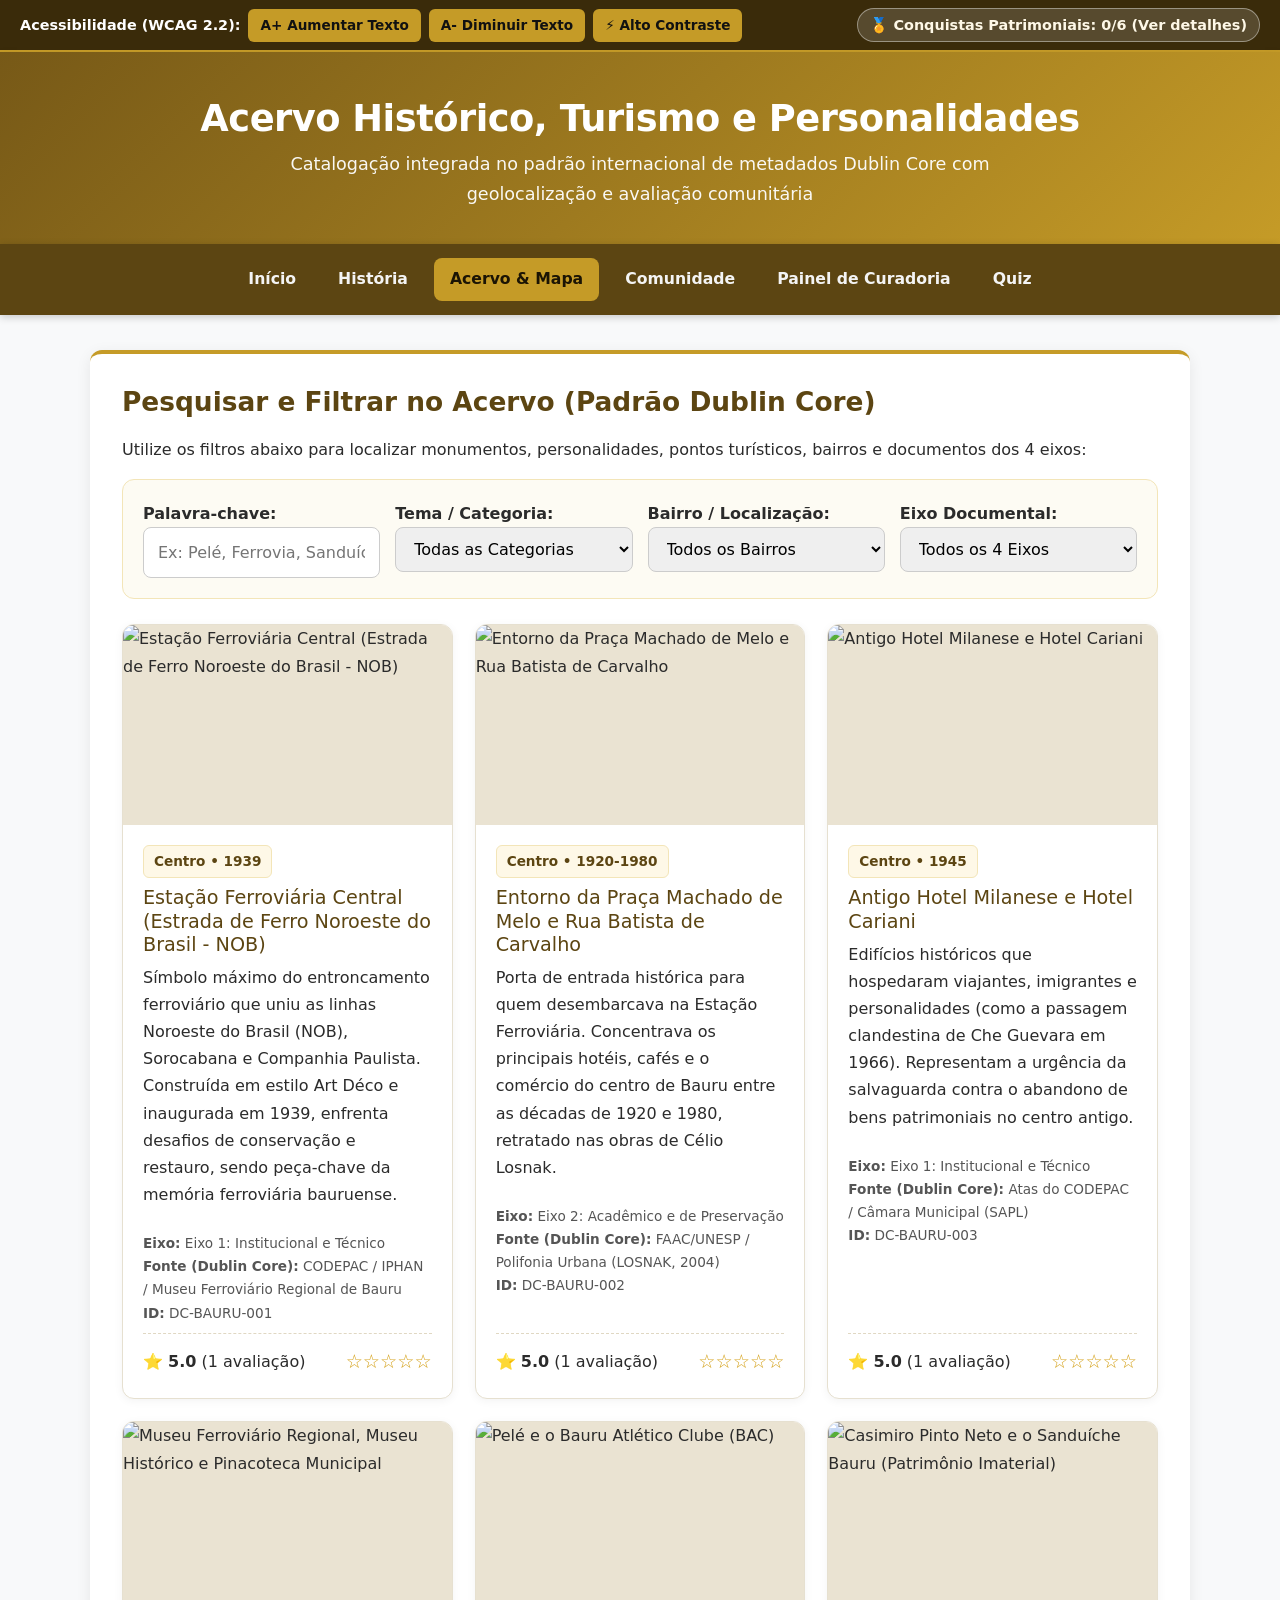
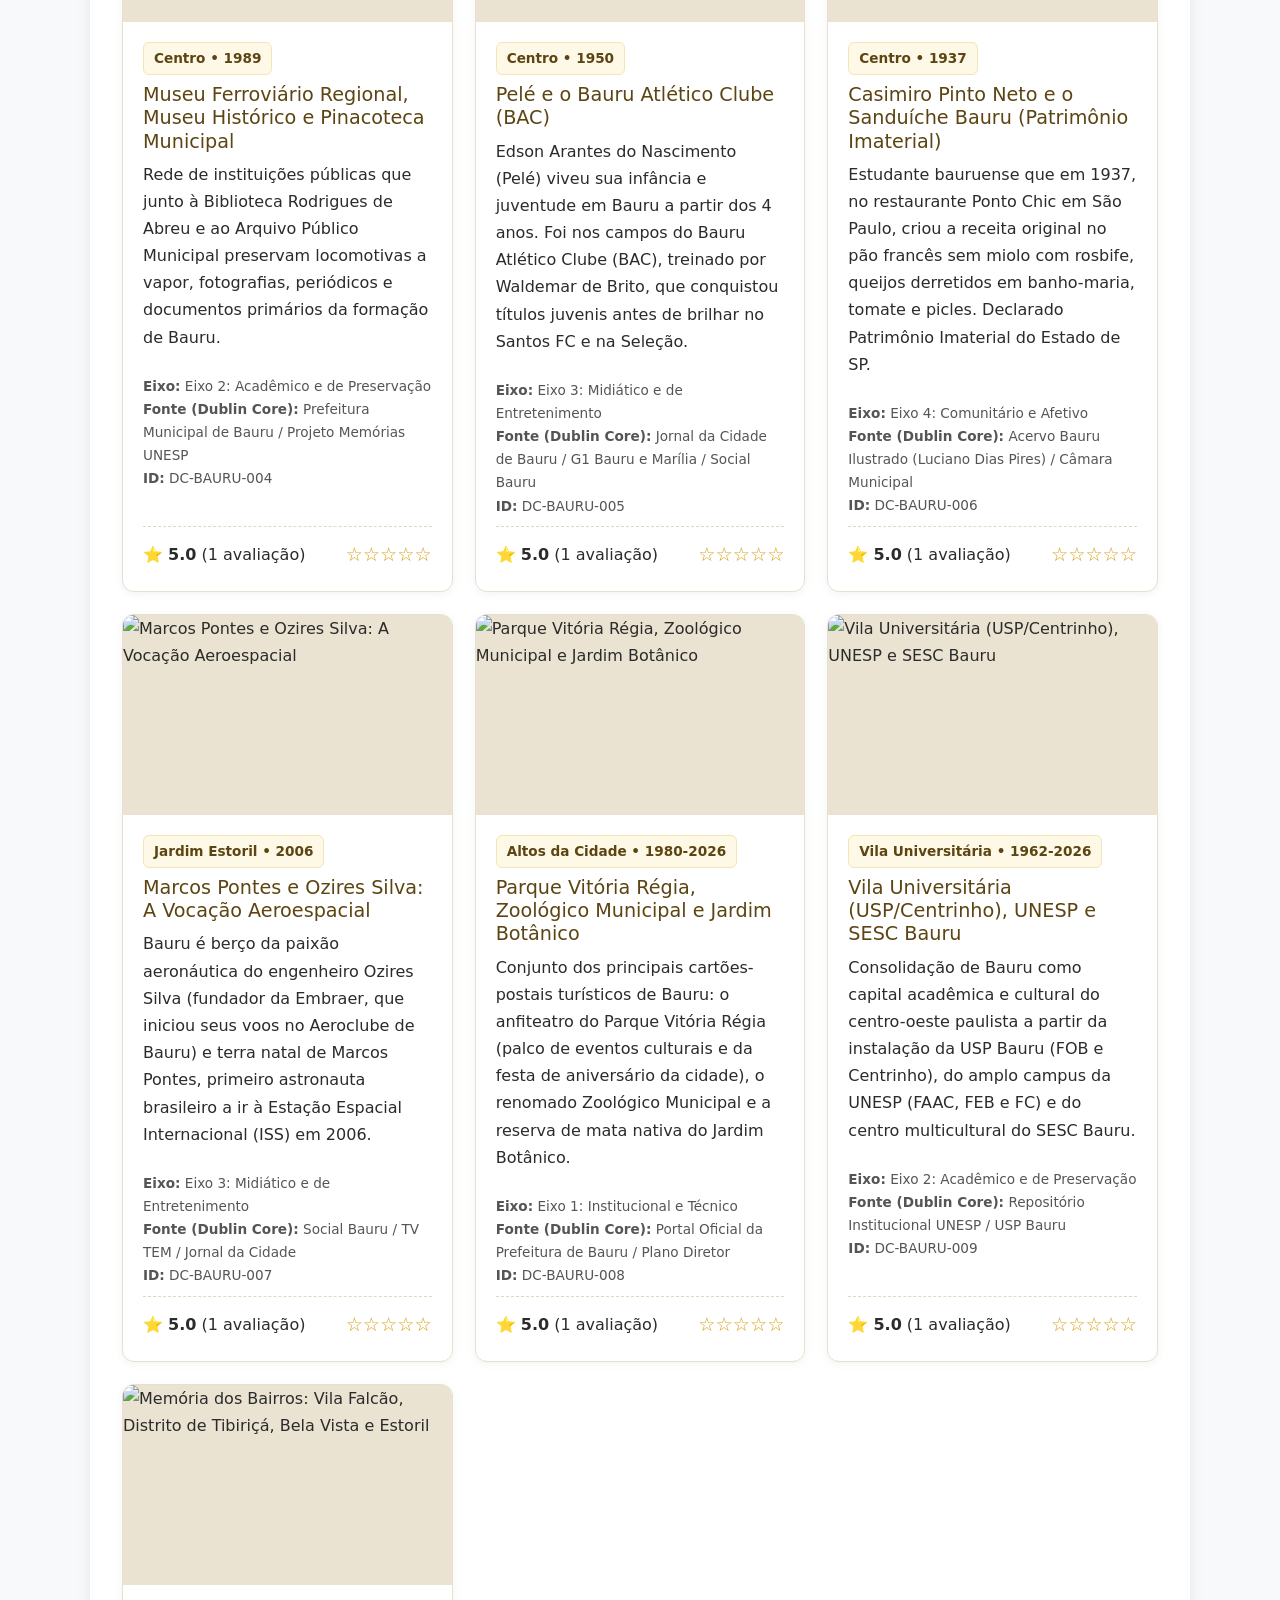
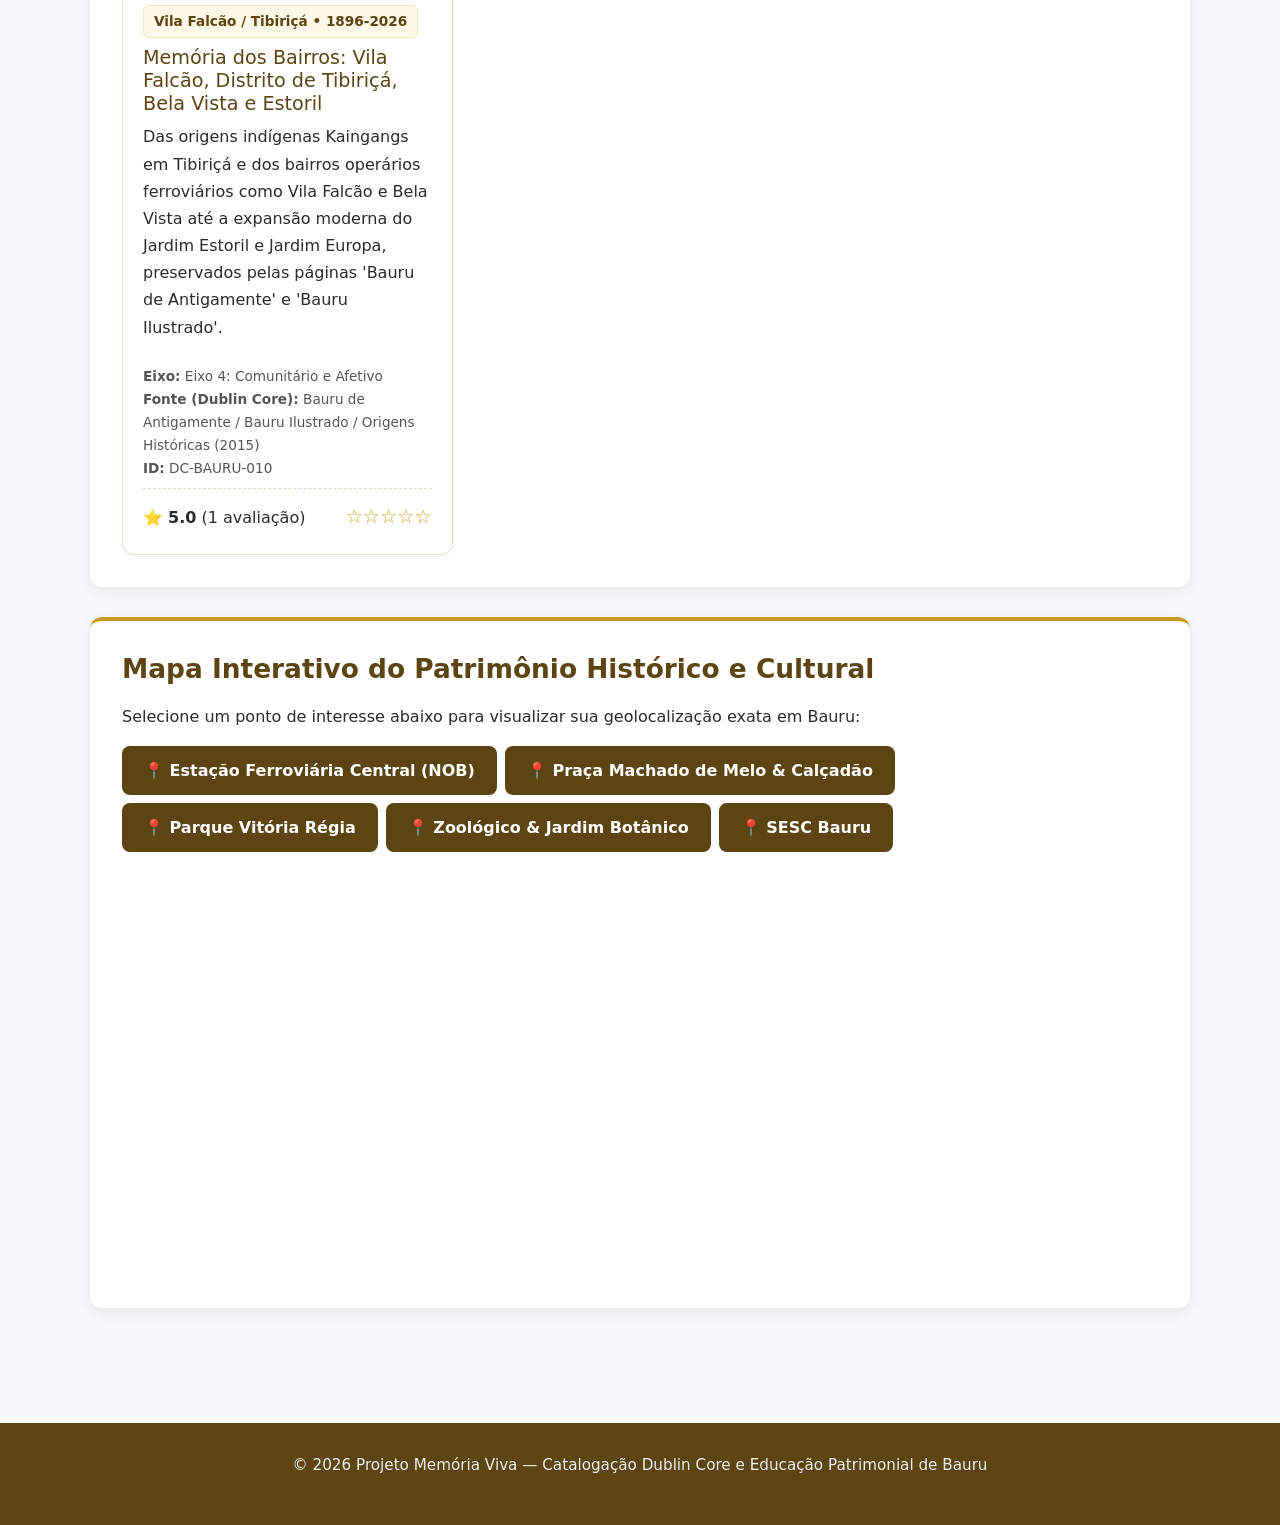
==== acervo.html @ 021a7f39 "aaa" ====
<!DOCTYPE html>
<html lang="pt-BR">
<head>
    <meta charset="UTF-8">
    <meta name="viewport" content="width=device-width, initial-scale=1.0">
    <title>Acervo Dublin Core & Mapa - Memória Viva Bauru</title>
    <link href="https://cdn.jsdelivr.net/npm/bootstrap@5.3.3/dist/css/bootstrap.min.css" rel="stylesheet">
    <link rel="stylesheet" href="style.css">
</head>
<body>

    <div class="barra-acessibilidade" role="region" aria-label="Opções de Acessibilidade WCAG">
        <div class="wcag-controles">
            <span><strong>Acessibilidade (WCAG 2.2):</strong></span>
            <button class="btn-wcag" onclick="alterarFonte(2)">A+ Aumentar Texto</button>
            <button class="btn-wcag" onclick="alterarFonte(-2)">A- Diminuir Texto</button>
            <button class="btn-wcag" onclick="alternarAltoContraste()">⚡ Alto Contraste</button>
        </div>
        <div id="statusGamificacao" class="gamificacao-status">🏅 Conquistas Patrimoniais: 0/5</div>
    </div>

    <header>
        <h1>Acervo Histórico, Turismo e Personalidades</h1>
        <p>Catalogação integrada no padrão internacional de metadados Dublin Core com geolocalização e avaliação comunitária</p>
    </header>

    <nav class="menu-principal" aria-label="Menu Principal">
        <a href="index.html">Início</a>
        <a href="historia.html">História</a>
        <a href="acervo.html" class="ativo">Acervo & Mapa</a>
        <a href="colaborar.html">Comunidade</a>
        <a href="curadoria.html">Painel de Curadoria</a>
        <a href="quiz.html">Quiz</a>
    </nav>

    <main>
        <!-- SISTEMA DE BUSCA E FILTROS MULTIDIMENSIONAIS -->
        <section class="card-panel">
            <h2>Pesquisar e Filtrar no Acervo (Padrão Dublin Core)</h2>
            <p>Utilize os filtros abaixo para localizar monumentos, personalidades, pontos turísticos, bairros e documentos dos 4 eixos:</p>

            <div class="filtros-grid">
                <div>
                    <label for="filtroTexto"><strong>Palavra-chave:</strong></label>
                    <input type="text" id="filtroTexto" placeholder="Ex: Pelé, Ferrovia, Sanduíche, USP..." oninput="renderizarCatalogo()">
                </div>
                <div>
                    <label for="filtroCategoria"><strong>Tema / Categoria:</strong></label>
                    <select id="filtroCategoria" onchange="renderizarCatalogo()">
                        <option value="todos">Todas as Categorias</option>
                        <option value="Patrimônio e Monumentos">Patrimônio e Monumentos</option>
                        <option value="Personalidades">Personalidades Ligadas a Bauru</option>
                        <option value="Pontos Turísticos">Pontos Turísticos</option>
                        <option value="Bairros e Regiões">Bairros e Regiões</option>
                    </select>
                </div>
                <div>
                    <label for="filtroBairro"><strong>Bairro / Localização:</strong></label>
                    <select id="filtroBairro" onchange="renderizarCatalogo()">
                        <option value="todos">Todos os Bairros</option>
                        <option value="Centro">Centro Histórico</option>
                        <option value="Altos da Cidade">Altos da Cidade</option>
                        <option value="Vila Universitária">Vila Universitária</option>
                        <option value="Jardim Estoril">Jardim Estoril / Jardim Europa</option>
                        <option value="Vila Falcão / Tibiriçá">Vila Falcão / Tibiriçá (Periferia e Distritos)</option>
                    </select>
                </div>
                <div>
                    <label for="filtroEixo"><strong>Eixo Documental:</strong></label>
                    <select id="filtroEixo" onchange="renderizarCatalogo()">
                        <option value="todos">Todos os 4 Eixos</option>
                        <option value="Eixo 1: Institucional e Técnico">Eixo 1: Institucional (CODEPAC/IPHAN)</option>
                        <option value="Eixo 2: Acadêmico e de Preservação">Eixo 2: Acadêmico (UNESP/USP/Museus)</option>
                        <option value="Eixo 3: Midiático e de Entretenimento">Eixo 3: Midiático (Imprensa Local)</option>
                        <option value="Eixo 4: Comunitário e Afetivo">Eixo 4: Comunitário (Memória Afetiva)</option>
                    </select>
                </div>
            </div>

            <div id="gridCatalogo" class="grid-cards"></div>
        </section>

        <!-- MAPA INTERATIVO COM GEOLOCALIZAÇÃO -->
        <section class="card-panel" id="mapa-patrimonio">
            <h2>Mapa Interativo do Patrimônio Histórico e Cultural</h2>
            <p>Selecione um ponto de interesse abaixo para visualizar sua geolocalização exata em Bauru:</p>
            <div class="d-flex flex-wrap gap-2 mb-3">
                <button class="botao-acao" onclick="mudarMapa('Estacao+Ferroviaria+Bauru+SP')">📍 Estação Ferroviária Central (NOB)</button>
                <button class="botao-acao" onclick="mudarMapa('Praca+Machado+de+Melo+Bauru+SP')">📍 Praça Machado de Melo & Calçadão</button>
                <button class="botao-acao" onclick="mudarMapa('Parque+Vitoria+Regia+Bauru+SP')">📍 Parque Vitória Régia</button>
                <button class="botao-acao" onclick="mudarMapa('Zoologico+Municipal+de+Bauru+SP')">📍 Zoológico & Jardim Botânico</button>
                <button class="botao-acao" onclick="mudarMapa('SESC+Bauru+SP')">📍 SESC Bauru</button>
            </div>
            <div class="map-frame">
                <iframe
                    id="iframeMapa"
                    src="https://www.google.com/maps/embed?pb=!1m18!1m12!1m3!1d3690.7826490138154!2d-49.08147152394996!3d-22.32405841730661!2m3!1f0!2f0!3f0!3m2!1i1024!2i768!4f13.1!3m3!1m2!1s0x94bf67f005995f23%3A0xe5ba4609c9c38905!2zRXN0YcOnw6NvIEZlcnJvdmnDoXJpYSBCYXVydSAtIFNQ!5e0!3m2!1spt-BR!2sbr!4v1786479410506!5m2!1spt-BR!2sbr"
                    width="100%"
                    height="400"
                    style="border:0; border-radius: 10px;"
                    allowfullscreen=""
                    loading="lazy"
                    title="Mapa Geolocalizado dos Patrimônios de Bauru">
                </iframe>
            </div>
        </section>
    </main>

    <footer>
        <p>&copy; 2026 Projeto Memória Viva — Catalogação Dublin Core e Educação Patrimonial de Bauru</p>
    </footer>

    <script src="script.js"></script>
    <script>
        function renderizarCatalogo() {
            const texto = document.getElementById('filtroTexto').value.toLowerCase();
            const categoria = document.getElementById('filtroCategoria').value;
            const bairro = document.getElementById('filtroBairro').value;
            const eixo = document.getElementById('filtroEixo').value;
            const container = document.getElementById('gridCatalogo');

            const filtrados = acervoDublinCore.filter(item => {
                const bateTexto = item.dc_title.toLowerCase().includes(texto) ||
                                  item.dc_description.toLowerCase().includes(texto) ||
                                  item.dc_source.toLowerCase().includes(texto);
                const bateCat = categoria === 'todos' || item.categoria === categoria;
                const bateBairro = bairro === 'todos' || item.dc_coverage_spatial === bairro;
                const bateEixo = eixo === 'todos' || item.eixo_documental === eixo;
                return bateTexto && bateCat && bateBairro && bateEixo;
            });

            if (filtrados.length === 0) {
                container.innerHTML = `<p>Nenhum registro encontrado para os filtros selecionados.</p>`;
                return;
            }

        container.innerHTML = filtrados.map(item => {
                const av = obterAvaliacao(item.dc_identifier);
                const meuVoto = obterMeuVoto(item.dc_identifier);
                const media = (av.soma / av.votos).toFixed(1);

                // Gera as 5 estrelas clicáveis (de 1 a 5)
                let botoesEstrelas = '';
                for (let n = 1; n <= 5; n++) {
                    const preenchida = meuVoto ? (n <= meuVoto) : false;
                    const simbolo = preenchida ? '★' : '☆';
                    botoesEstrelas += `<button class="btn-estrela" onclick="votarEstrela('${item.dc_identifier}', ${n})" title="Dar ${n} estrela(s)" aria-label="Avaliar com ${n} estrelas">${simbolo}</button>`;
                }

                return `
                <article class="card-item">
                    <img src="${item.imagem}" alt="${item.dc_title}">
                    <div class="card-item-content">
                        <span class="ano-tag">${item.dc_coverage_spatial} • ${item.dc_date}</span>
                        <h3>${item.dc_title}</h3>
                        <p>${item.dc_description}</p>
                        <div class="mt-2 mb-2" style="font-size: 0.85rem; color: var(--text-light);">
                            <div><strong>Eixo:</strong> ${item.eixo_documental}</div>
                            <div><strong>Fonte (Dublin Core):</strong> ${item.dc_source}</div>
                            <div><strong>ID:</strong> ${item.dc_identifier}</div>
                        </div>
                        <div class="estrelas-box">
                            <span>⭐ <strong>${media}</strong> (${av.votos} ${av.votos === 1 ? 'avaliação' : 'avaliações'})</span>
                            <div>
                                ${botoesEstrelas}
                                ${meuVoto ? `<small style="display:block; font-size:0.75rem; text-align:right;">Sua nota: ${meuVoto}★</small>` : ''}
                            </div>
                        </div>
                    </div>
                </article>
                `;
            }).join('');
        }

        function mudarMapa(consulta) {
            document.getElementById('iframeMapa').src = `https://www.google.com/maps?q=${consulta}&output=embed`;
        }

        window.addEventListener('DOMContentLoaded', renderizarCatalogo);
    </script>
</body>
</html>
---- style.css ----
:root {
    --primary: #c59b27;
    --primary-dark: #5c4512;
    --header-bg: #8c6a1d;
    --bg-color: #f8f9fa;
    --card-bg: #ffffff;
    --text-color: #2b2b2b;
    --text-light: #555555;
    --border-radius: 12px;
    --shadow: 0 4px 15px rgba(0, 0, 0, 0.08);
    --base-font-size: 16px;
}

* {
    box-sizing: border-box;
    margin: 0;
    padding: 0;
}

html {
    font-size: var(--base-font-size);
    scroll-behavior: smooth;
}

body {
    font-family: 'Segoe UI', system-ui, -apple-system, sans-serif;
    background-color: var(--bg-color);
    color: var(--text-color);
    line-height: 1.7;
    display: flex;
    flex-direction: column;
    min-height: 100vh;
}

/* MODO ALTO CONTRASTE (WCAG 2.2) - CORRIGIDO */
body.alto-contraste {
    --bg-color: #000000;
    --card-bg: #111111;
    --text-color: #ffffff;
    --text-light: #ffeb3b;
    --primary: #ffeb3b;
    --primary-dark: #000000;
    background-color: #000000 !important;
    color: #ffffff !important;
}

body.alto-contraste section,
body.alto-contraste .card-item,
body.alto-contraste .card-panel,
body.alto-contraste header,
body.alto-contraste nav,
body.alto-contraste footer,
body.alto-contraste .box-destaque,
body.alto-contraste .filtros-grid,
body.alto-contraste .estrelas-box {
    background: #111111 !important;
    background-color: #111111 !important;
    color: #ffffff !important;
    border-color: #ffeb3b !important;
}

body.alto-contraste h1,
body.alto-contraste h2,
body.alto-contraste h3,
body.alto-contraste a,
body.alto-contraste strong,
body.alto-contraste .ano-tag,
body.alto-contraste .gamificacao-status {
    color: #ffeb3b !important;
}

body.alto-contraste p,
body.alto-contraste span,
body.alto-contraste label,
body.alto-contraste small,
body.alto-contraste div {
    color: #ffffff !important;
}

body.alto-contraste .ano-tag {
    background-color: #000000 !important;
    border: 1px solid #ffeb3b !important;
}

body.alto-contraste input,
body.alto-contraste select,
body.alto-contraste textarea {
    background-color: #000000 !important;
    color: #ffeb3b !important;
    border: 2px solid #ffeb3b !important;
}

body.alto-contraste .botao-acao,
body.alto-contraste .btn-wcag {
    background-color: #ffeb3b !important;
    color: #000000 !important;
    border: 2px solid #ffffff !important;
    font-weight: 800 !important;
}

body.alto-contraste .botao-acao *,
body.alto-contraste .btn-wcag * {
    color: #000000 !important;
}

body.alto-contraste table,
body.alto-contraste th,
body.alto-contraste td,
body.alto-contraste tr {
    background-color: #111111 !important;
    color: #ffffff !important;
    border-color: #ffeb3b !important;
}

body.alto-contraste section,
body.alto-contraste .card-item,
body.alto-contraste .card-panel,
body.alto-contraste header,
body.alto-contraste nav,
body.alto-contraste footer {
    background: #111111 !important;
    color: #ffffff !important;
    border: 2px solid #ffeb3b !important;
}

body.alto-contraste a,
body.alto-contraste h1,
body.alto-contraste h2,
body.alto-contraste h3,
body.alto-contraste .ano-tag {
    color: #ffeb3b !important;
}

body.alto-contraste .ano-tag {
    background-color: #222 !important;
}

/* BARRA DE ACESSIBILIDADE WCAG E GAMIFICAÇÃO */
.barra-acessibilidade {
    background-color: #3a2b0a;
    color: #ffffff;
    padding: 8px 20px;
    display: flex;
    flex-wrap: wrap;
    justify-content: space-between;
    align-items: center;
    font-size: 0.9rem;
    gap: 10px;
    border-bottom: 2px solid var(--primary);
}

.wcag-controles {
    display: flex;
    align-items: center;
    gap: 8px;
    flex-wrap: wrap;
}

.btn-wcag {
    background-color: var(--primary);
    color: #111;
    border: none;
    padding: 5px 12px;
    border-radius: 6px;
    font-weight: 700;
    cursor: pointer;
    font-size: 0.85rem;
    transition: transform 0.2s;
}

.btn-wcag:hover, .btn-wcag:focus {
    background-color: #e6b832;
    transform: scale(1.05);
    outline: 2px solid #fff;
}

.gamificacao-status {
    background: rgba(255, 255, 255, 0.15);
    padding: 4px 12px;
    border-radius: 20px;
    font-weight: 600;
    color: #fef8e7;
}

/* CABEÇALHO E MENU MULTIPÁGINAS */
header {
    background: linear-gradient(135deg, #775917 0%, var(--primary) 100%);
    color: white;
    text-align: center;
    padding: 45px 20px 35px;
    box-shadow: 0 4px 10px rgba(0,0,0,0.1);
}

header h1 {
    font-size: 2.3rem;
    letter-spacing: -0.5px;
    margin-bottom: 8px;
    font-weight: 800;
}

header p {
    font-size: 1.1rem;
    opacity: 0.95;
    max-width: 800px;
    margin: 0 auto;
    color: #fff;
}

nav.menu-principal {
    background-color: var(--primary-dark);
    text-align: center;
    padding: 14px 10px;
    position: sticky;
    top: 0;
    z-index: 900;
    box-shadow: 0 2px 8px rgba(0,0,0,0.2);
    display: flex;
    justify-content: center;
    flex-wrap: wrap;
    gap: 10px;
}

nav.menu-principal a {
    color: #f4f4f4;
    text-decoration: none;
    padding: 8px 16px;
    border-radius: 8px;
    font-weight: 600;
    font-size: 0.98rem;
    transition: all 0.2s;
}

nav.menu-principal a:hover,
nav.menu-principal a.ativo {
    background-color: var(--primary);
    color: #1b1404;
}

/* ESTRUTURA PRINCIPAL E CARDS */
main {
    max-width: 1140px;
    width: 100%;
    margin: 35px auto;
    padding: 0 20px;
    flex: 1;
}

section, .card-panel {
    background-color: var(--card-bg);
    padding: 32px;
    margin-bottom: 30px;
    border-radius: var(--border-radius);
    box-shadow: var(--shadow);
    border-top: 4px solid var(--primary);
}

h2 {
    color: var(--primary-dark);
    font-size: 1.65rem;
    margin-bottom: 18px;
    font-weight: 700;
}

.grid-cards {
    display: grid;
    grid-template-columns: repeat(auto-fill, minmax(290px, 1fr));
    gap: 22px;
    margin-top: 20px;
}

.card-item {
    background: var(--card-bg);
    border: 1px solid #e6e0d0;
    border-radius: var(--border-radius);
    overflow: hidden;
    box-shadow: 0 2px 10px rgba(0,0,0,0.05);
    display: flex;
    flex-direction: column;
    transition: transform 0.25s ease;
}

.card-item:hover {
    transform: translateY(-4px);
}

.card-item img {
    width: 100%;
    height: 200px;
    object-fit: cover;
    background-color: #eae3d2;
}

.card-item-content {
    padding: 20px;
    flex: 1;
    display: flex;
    flex-direction: column;
}

.card-item-content h3 {
    color: var(--primary-dark);
    font-size: 1.2rem;
    margin-bottom: 8px;
}

.ano-tag {
    display: inline-block;
    font-weight: 700;
    color: var(--primary-dark);
    background-color: #fef8e7;
    padding: 4px 10px;
    border-radius: 6px;
    font-size: 0.85rem;
    margin-bottom: 8px;
    border: 1px solid #f3e5b8;
    width: fit-content;
}

.box-destaque {
    background-color: #fdfbf3;
    border-left: 4px solid var(--primary);
    padding: 16px 20px;
    margin: 18px 0;
    border-radius: 0 var(--border-radius) var(--border-radius) 0;
}

.botao-acao {
    display: inline-block;
    background-color: var(--primary-dark);
    color: #ffffff;
    text-decoration: none;
    padding: 11px 22px;
    border-radius: 8px;
    font-weight: 600;
    border: none;
    cursor: pointer;
    transition: background 0.2s;
    text-align: center;
}

.botao-acao:hover {
    background-color: var(--primary);
    color: #111;
}

/* COMPARADOR ANTES E DEPOIS */
.comparador-box {
    position: relative;
    width: 100%;
    max-width: 800px;
    height: 420px;
    margin: 20px auto;
    border-radius: var(--border-radius);
    overflow: hidden;
    box-shadow: var(--shadow);
    border: 3px solid var(--primary);
}

.comparador-box img {
    position: absolute;
    top: 0;
    left: 0;
    width: 100%;
    height: 100%;
    object-fit: cover;
}

.img-antes-overlay {
    clip-path: polygon(0 0, 50% 0, 50% 100%, 0 100%);
}

.selo-epoca {
    position: absolute;
    top: 15px;
    padding: 6px 14px;
    background: rgba(0, 0, 0, 0.75);
    color: #fff;
    font-weight: 700;
    border-radius: 6px;
    z-index: 10;
    font-size: 0.9rem;
}

.selo-antes { left: 15px; }
.selo-depois { right: 15px; }

/* LINHA DO TEMPO */
.timeline {
    position: relative;
    margin-top: 25px;
    padding-left: 22px;
    border-left: 3px solid var(--primary);
}

.historia-card {
    position: relative;
    margin-bottom: 26px;
    padding-left: 18px;
}

.historia-card::before {
    content: '';
    position: absolute;
    left: -30px;
    top: 5px;
    width: 14px;
    height: 14px;
    border-radius: 50%;
    background-color: var(--primary);
    border: 3px solid #ffffff;
    box-shadow: 0 0 0 2px var(--primary);
}

/* FORMULÁRIOS E FILTROS */
.filtros-grid {
    display: grid;
    grid-template-columns: repeat(auto-fit, minmax(200px, 1fr));
    gap: 15px;
    background: #fdfbf3;
    padding: 20px;
    border-radius: var(--border-radius);
    border: 1px solid #f3e5b8;
    margin-bottom: 25px;
}

input, select, textarea {
    width: 100%;
    padding: 11px 14px;
    border: 1px solid #ccc;
    border-radius: 8px;
    font-size: 1rem;
    font-family: inherit;
}

/* ESTRELAS DE AVALIAÇÃO */
.estrelas-box {
    margin-top: auto;
    padding-top: 12px;
    border-top: 1px dashed #e0d8c3;
    display: flex;
    justify-content: space-between;
    align-items: center;
}

.btn-estrela {
    background: none;
    border: none;
    color: #d4a017;
    font-size: 1.2rem;
    cursor: pointer;
}

/* RODAPÉ */
footer {
    background-color: var(--primary-dark);
    color: #f0f0f0;
    text-align: center;
    padding: 30px 20px;
    font-size: 0.95rem;
    margin-top: 50px;
}

footer a {
    color: #f3d884;
    text-decoration: underline;
}

@media (max-width: 768px) {
    header h1 { font-size: 1.8rem; }
    section, .card-panel { padding: 20px; }
    .comparador-box { height: 280px; }
}
/* CORREÇÃO DAS ABAS DO MENU NO ALTO CONTRASTE (WCAG) */
body.alto-contraste nav.menu-principal a {
    background-color: #111111 !important;
    color: #ffeb3b !important;
    border: 1px solid transparent !important;
}

body.alto-contraste nav.menu-principal a.ativo,
body.alto-contraste nav.menu-principal a:hover,
body.alto-contraste nav.menu-principal a:focus {
    background-color: #ffeb3b !important;
    color: #000000 !important;
    border: 2px solid #ffffff !important;
    font-weight: 800 !important;
}

/* BOTÃO CLICÁVEL DE CONQUISTAS NA BARRA SUPERIOR */
.gamificacao-status {
    cursor: pointer;
    border: 1px solid rgba(255, 255, 255, 0.4);
    transition: transform 0.2s, background 0.2s;
}

.gamificacao-status:hover {
    background: rgba(255, 255, 255, 0.28);
    transform: scale(1.03);
}

/* AVISO (TOAST) EXPLICANDO A CONQUISTA DESBLOQUEADA */
.toast-conquista {
    position: fixed;
    bottom: 24px;
    right: 24px;
    max-width: 360px;
    background-color: #5c4512;
    color: #ffffff;
    border: 2px solid #c59b27;
    border-radius: 12px;
    padding: 16px 20px;
    box-shadow: 0 8px 25px rgba(0, 0, 0, 0.35);
    z-index: 9999;
    animation: surgirToast 0.35s ease;
}

.toast-conquista strong {
    color: #f8df8c;
    display: block;
    margin-bottom: 4px;
}

@keyframes surgirToast {
    from { opacity: 0; transform: translateY(20px); }
    to { opacity: 1; transform: translateY(0); }
}

/* MODAL COM A LISTA DE TODAS AS CONQUISTAS */
.modal-conquistas-overlay {
    position: fixed;
    inset: 0;
    background: rgba(0, 0, 0, 0.65);
    display: flex;
    justify-content: center;
    align-items: center;
    z-index: 10000;
    padding: 20px;
}

.modal-conquistas-box {
    background: #ffffff;
    color: #2b2b2b;
    max-width: 600px;
    width: 100%;
    max-height: 85vh;
    overflow-y: auto;
    border-radius: 14px;
    padding: 26px;
    border-top: 5px solid #c59b27;
    box-shadow: 0 10px 30px rgba(0, 0, 0, 0.3);
}

.item-conquista {
    padding: 12px 14px;
    border-radius: 8px;
    margin-bottom: 10px;
    border: 1px solid #e5dec9;
    background: #fdfbf3;
}

.item-conquista.bloqueada {
    opacity: 0.65;
    background: #f2f2f2;
    border-color: #dcdcdc;
}

/* SUPORTE AO ALTO CONTRASTE PARA O TOAST E O MODAL */
body.alto-contraste .toast-conquista,
body.alto-contraste .modal-conquistas-box,
body.alto-contraste .item-conquista {
    background-color: #000000 !important;
    color: #ffffff !important;
    border: 2px solid #ffeb3b !important;
}

body.alto-contraste .item-conquista.bloqueada {
    opacity: 0.85;
    border-style: dashed !important;
}

/* ÁREA DE ARRASTAR E SOLTAR ARQUIVOS (DRAG & DROP) */
.drop-zone {
    border: 2px dashed var(--primary);
    border-radius: var(--border-radius);
    background-color: #fdfbf3;
    padding: 26px 20px;
    text-align: center;
    cursor: pointer;
    transition: background-color 0.2s, border-color 0.2s, transform 0.2s;
}

.drop-zone:hover,
.drop-zone.arrastando {
    background-color: #f8eed0;
    border-color: var(--primary-dark);
    transform: scale(1.01);
}

.drop-zone-icone {
    font-size: 2rem;
    margin-bottom: 6px;
}

.preview-midia-box {
    margin-top: 12px;
    padding: 12px;
    border: 1px solid #e6e0d0;
    border-radius: 8px;
    background: #ffffff;
    text-align: center;
}

/* EXIBIÇÃO DE MÍDIA NOS CARDS DO MURAL E NA CURADORIA */
.midia-relato-container {
    margin: 12px 0;
    border-radius: 8px;
    overflow: hidden;
}

.midia-relato-img {
    width: 100%;
    max-height: 240px;
    object-fit: cover;
    border-radius: 8px;
    display: block;
}

.midia-relato-video {
    width: 100%;
    max-height: 240px;
    border-radius: 8px;
    background: #000;
}

.midia-relato-audio {
    width: 100%;
    margin-top: 6px;
}

.midia-youtube-frame {
    width: 100%;
    height: 220px;
    border: 0;
    border-radius: 8px;
}

body.alto-contraste .drop-zone,
body.alto-contraste .preview-midia-box {
    background-color: #111111 !important;
    border: 2px dashed #ffeb3b !important;
    color: #ffffff !important;
}
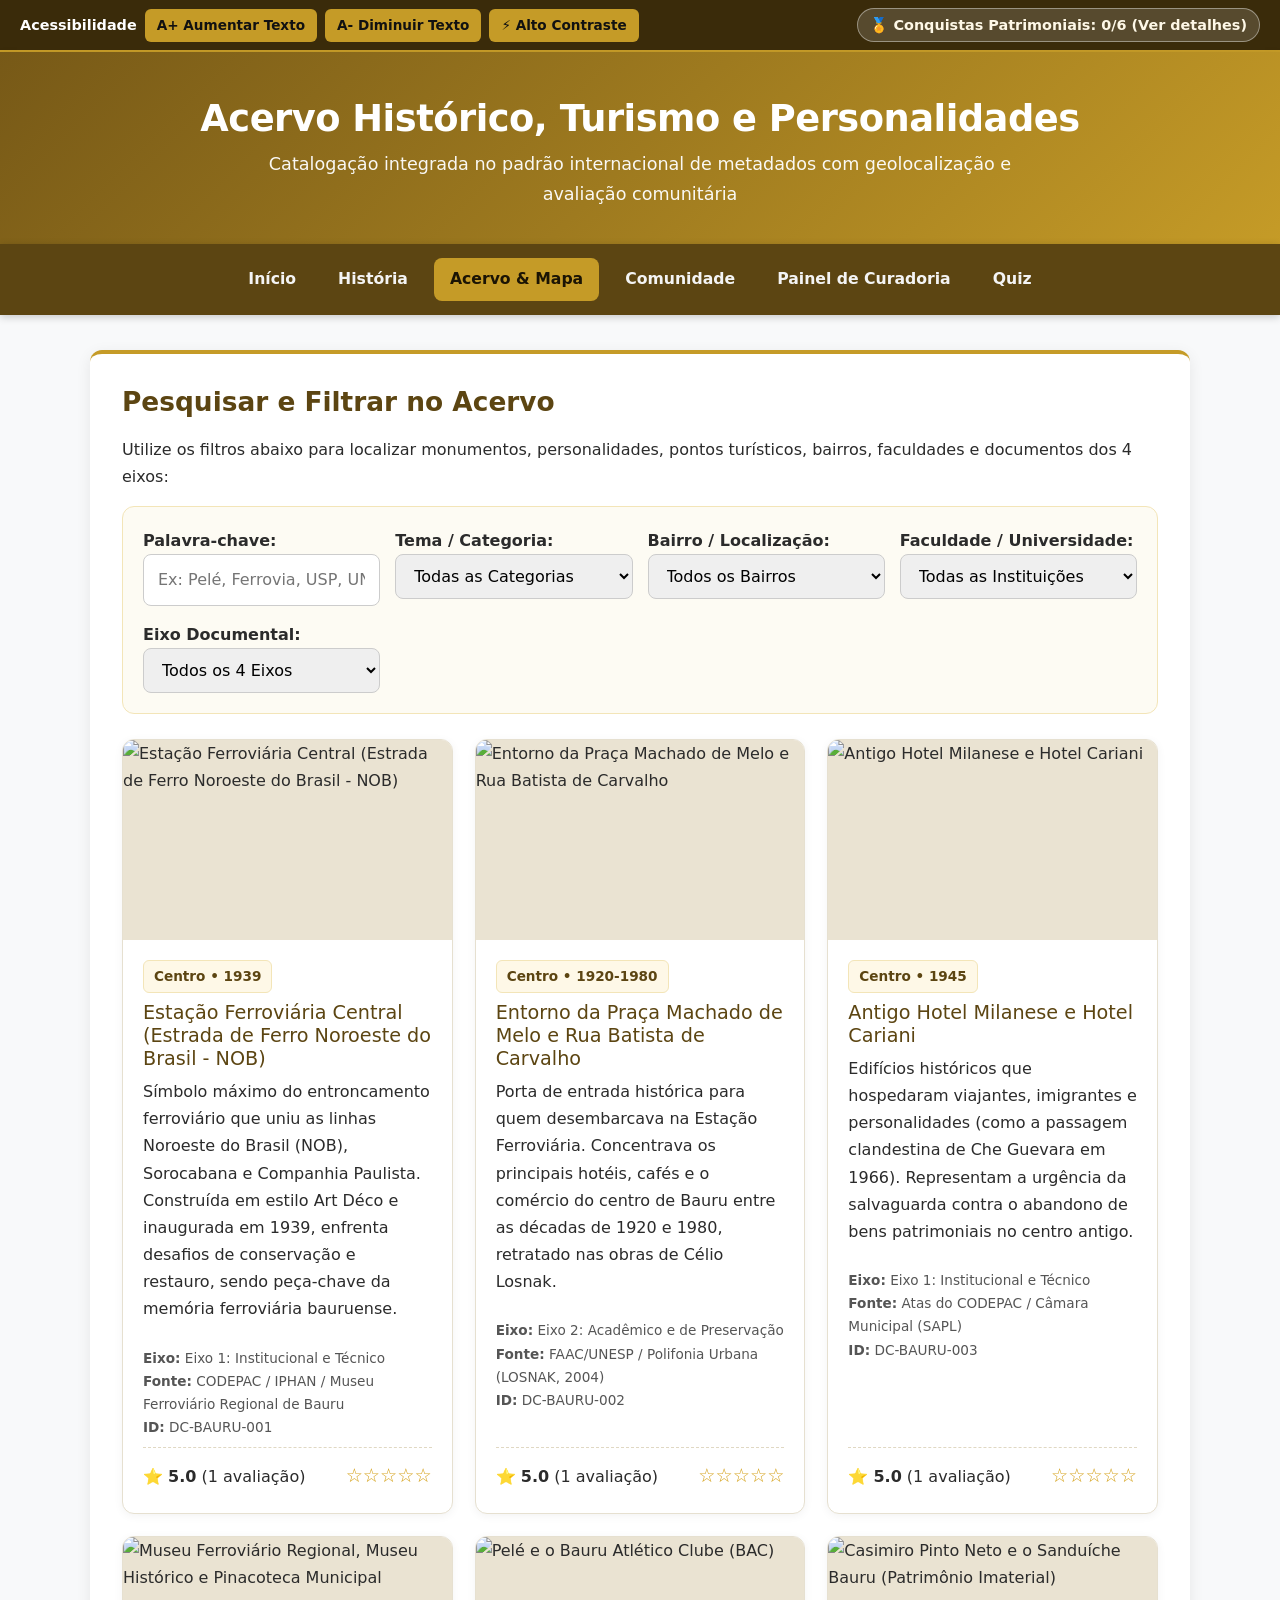
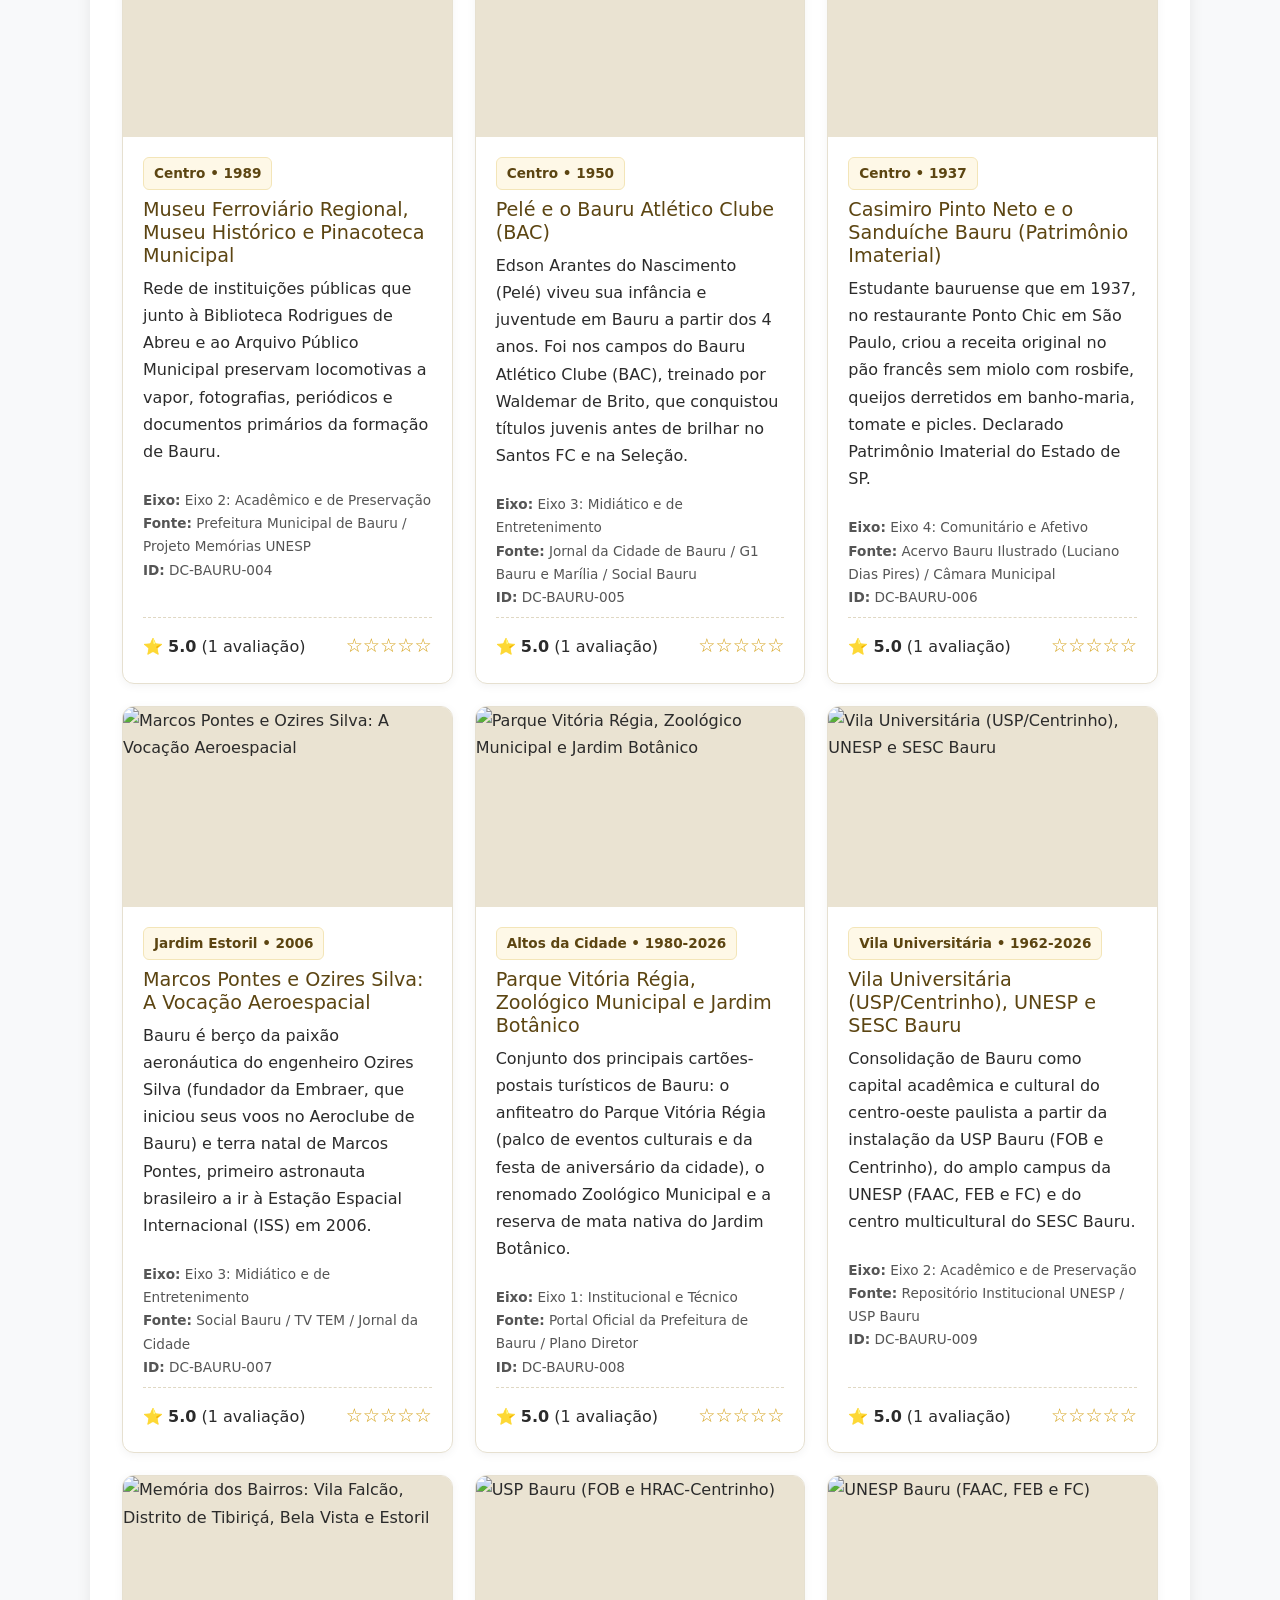
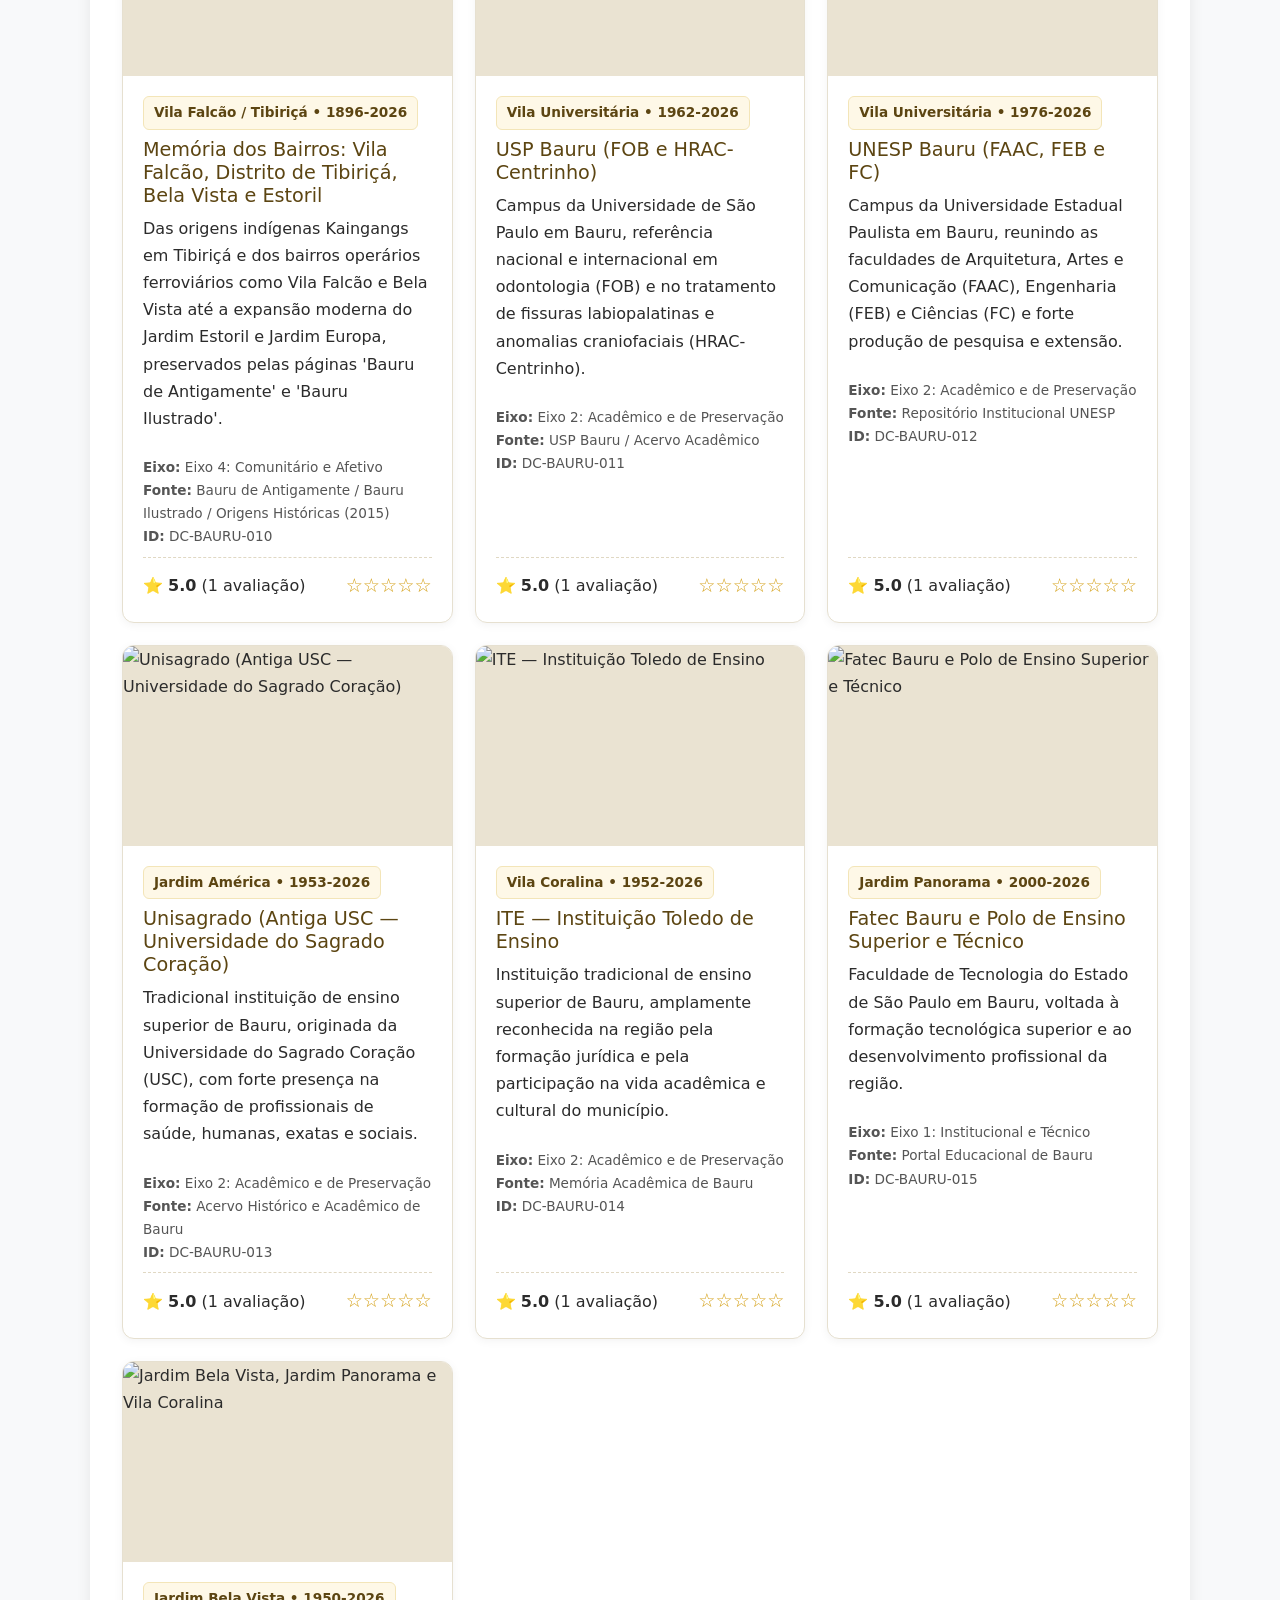
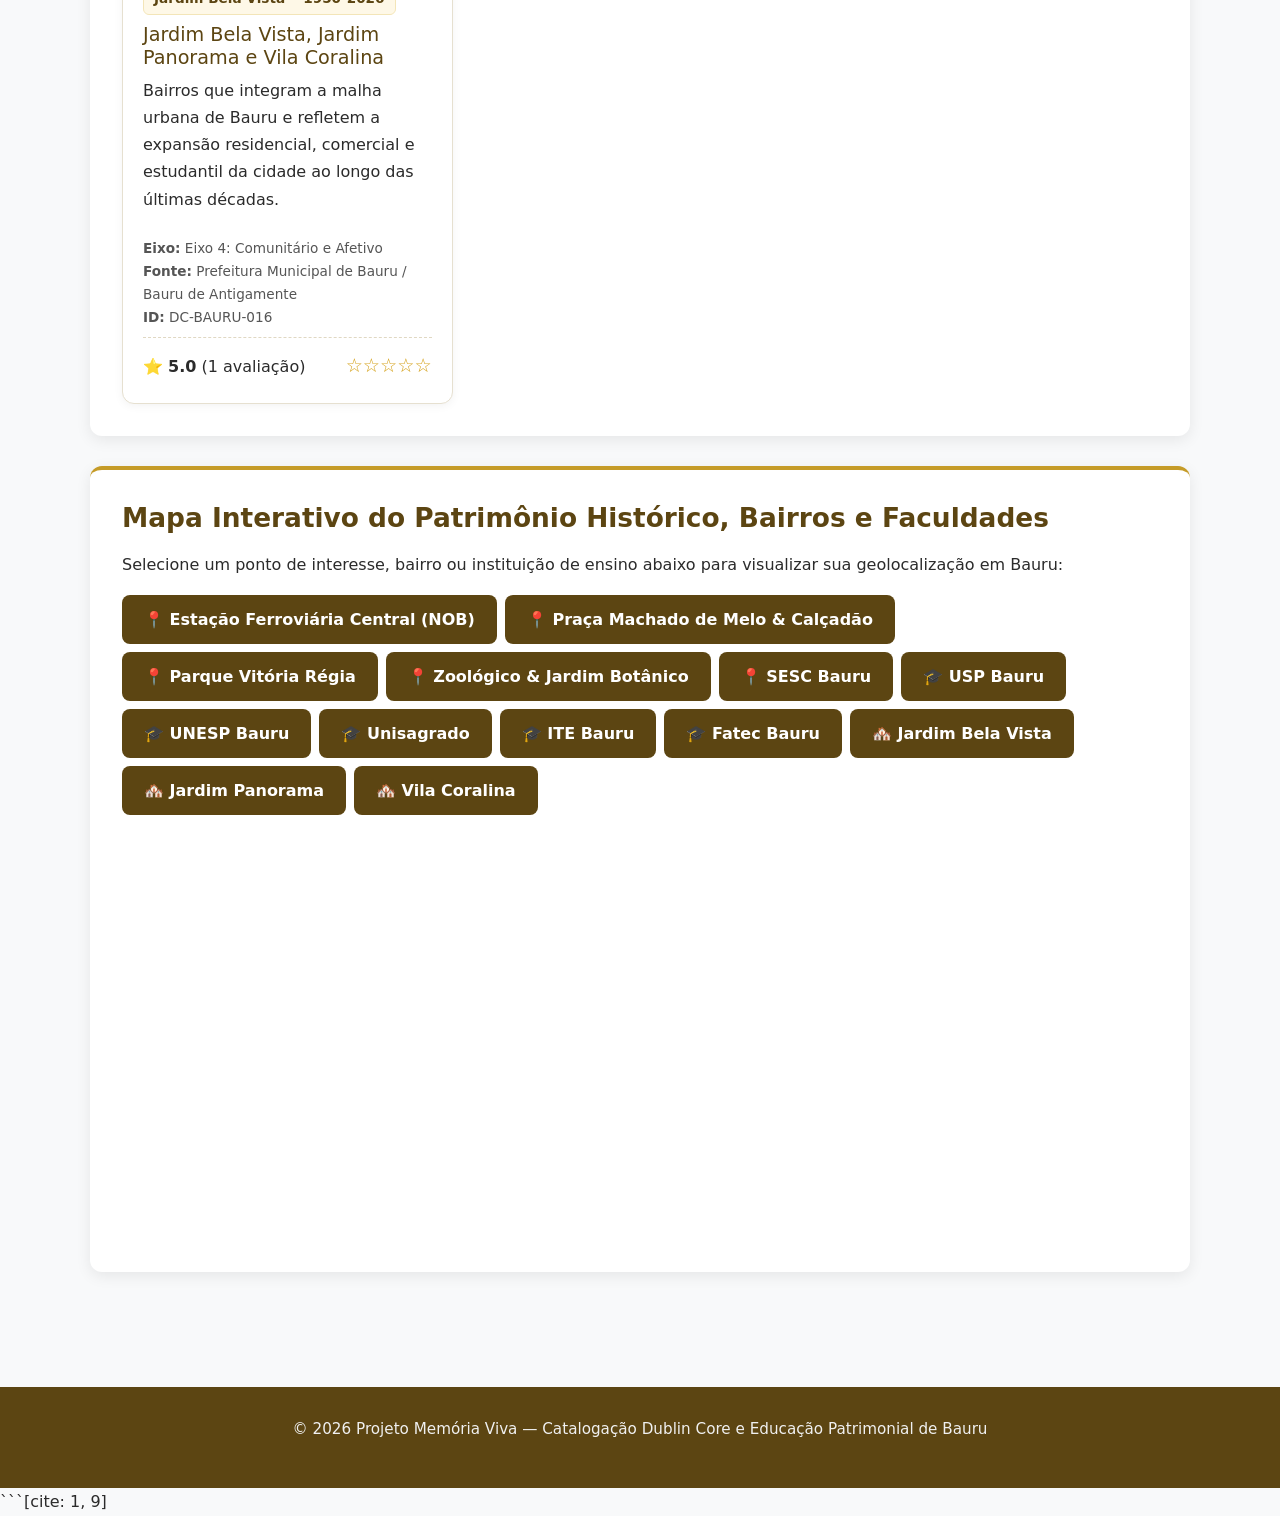
==== commit 17945f52: "BAURUZINHO!!!!" ====
--- a/acervo.html
+++ b/acervo.html
@@ -11,17 +11,17 @@
 
     <div class="barra-acessibilidade" role="region" aria-label="Opções de Acessibilidade WCAG">
         <div class="wcag-controles">
-            <span><strong>Acessibilidade (WCAG 2.2):</strong></span>
+            <span><strong>Acessibilidade</strong></span>
             <button class="btn-wcag" onclick="alterarFonte(2)">A+ Aumentar Texto</button>
             <button class="btn-wcag" onclick="alterarFonte(-2)">A- Diminuir Texto</button>
             <button class="btn-wcag" onclick="alternarAltoContraste()">⚡ Alto Contraste</button>
         </div>
-        <div id="statusGamificacao" class="gamificacao-status">🏅 Conquistas Patrimoniais: 0/5</div>
+        <div id="statusGamificacao" class="gamificacao-status">🏅 Conquistas Patrimoniais: 0/6</div>
     </div>
 
     <header>
         <h1>Acervo Histórico, Turismo e Personalidades</h1>
-        <p>Catalogação integrada no padrão internacional de metadados Dublin Core com geolocalização e avaliação comunitária</p>
+        <p>Catalogação integrada no padrão internacional de metadados com geolocalização e avaliação comunitária</p>
     </header>
 
     <nav class="menu-principal" aria-label="Menu Principal">
@@ -36,13 +36,13 @@
     <main>
         <!-- SISTEMA DE BUSCA E FILTROS MULTIDIMENSIONAIS -->
         <section class="card-panel">
-            <h2>Pesquisar e Filtrar no Acervo (Padrão Dublin Core)</h2>
-            <p>Utilize os filtros abaixo para localizar monumentos, personalidades, pontos turísticos, bairros e documentos dos 4 eixos:</p>
+            <h2>Pesquisar e Filtrar no Acervo</h2>
+            <p>Utilize os filtros abaixo para localizar monumentos, personalidades, pontos turísticos, bairros, faculdades e documentos dos 4 eixos:</p>
 
             <div class="filtros-grid">
                 <div>
                     <label for="filtroTexto"><strong>Palavra-chave:</strong></label>
-                    <input type="text" id="filtroTexto" placeholder="Ex: Pelé, Ferrovia, Sanduíche, USP..." oninput="renderizarCatalogo()">
+                    <input type="text" id="filtroTexto" placeholder="Ex: Pelé, Ferrovia, USP, UNESP, ITE, Unisagrado..." oninput="renderizarCatalogo()">
                 </div>
                 <div>
                     <label for="filtroCategoria"><strong>Tema / Categoria:</strong></label>
@@ -52,6 +52,7 @@
                         <option value="Personalidades">Personalidades Ligadas a Bauru</option>
                         <option value="Pontos Turísticos">Pontos Turísticos</option>
                         <option value="Bairros e Regiões">Bairros e Regiões</option>
+                        <option value="Faculdades e Universidades">Faculdades e Universidades</option>
                     </select>
                 </div>
                 <div>
@@ -62,7 +63,25 @@
                         <option value="Altos da Cidade">Altos da Cidade</option>
                         <option value="Vila Universitária">Vila Universitária</option>
                         <option value="Jardim Estoril">Jardim Estoril / Jardim Europa</option>
+                        <option value="Jardim Bela Vista">Jardim Bela Vista</option>
+                        <option value="Jardim Panorama">Jardim Panorama</option>
+                        <option value="Vila Coralina">Vila Coralina</option>
+                        <option value="Jardim América">Jardim América</option>
+                        <option value="Jardim Contorno">Jardim Contorno</option>
                         <option value="Vila Falcão / Tibiriçá">Vila Falcão / Tibiriçá (Periferia e Distritos)</option>
+                    </select>
+                </div>
+                <div>
+                    <label for="filtroFaculdade"><strong>Faculdade / Universidade:</strong></label>
+                    <select id="filtroFaculdade" onchange="renderizarCatalogo()">
+                        <option value="todos">Todas as Instituições</option>
+                        <option value="USP">USP Bauru (FOB / HRAC-Centrinho)</option>
+                        <option value="UNESP">UNESP Bauru (FAAC / FEB / FC)</option>
+                        <option value="USC / Unisagrado">USC / Unisagrado</option>
+                        <option value="ITE">ITE (Instituição Toledo de Ensino)</option>
+                        <option value="Fatec">Fatec Bauru</option>
+                        <option value="Anhanguera / FIB">Anhanguera / FIB</option>
+                        <option value="Instituição de Ensino Técnico e Superior">Outras Faculdades de Bauru</option>
                     </select>
                 </div>
                 <div>
@@ -82,14 +101,22 @@
 
         <!-- MAPA INTERATIVO COM GEOLOCALIZAÇÃO -->
         <section class="card-panel" id="mapa-patrimonio">
-            <h2>Mapa Interativo do Patrimônio Histórico e Cultural</h2>
-            <p>Selecione um ponto de interesse abaixo para visualizar sua geolocalização exata em Bauru:</p>
+            <h2>Mapa Interativo do Patrimônio Histórico, Bairros e Faculdades</h2>
+            <p>Selecione um ponto de interesse, bairro ou instituição de ensino abaixo para visualizar sua geolocalização em Bauru:</p>
             <div class="d-flex flex-wrap gap-2 mb-3">
                 <button class="botao-acao" onclick="mudarMapa('Estacao+Ferroviaria+Bauru+SP')">📍 Estação Ferroviária Central (NOB)</button>
                 <button class="botao-acao" onclick="mudarMapa('Praca+Machado+de+Melo+Bauru+SP')">📍 Praça Machado de Melo & Calçadão</button>
                 <button class="botao-acao" onclick="mudarMapa('Parque+Vitoria+Regia+Bauru+SP')">📍 Parque Vitória Régia</button>
                 <button class="botao-acao" onclick="mudarMapa('Zoologico+Municipal+de+Bauru+SP')">📍 Zoológico & Jardim Botânico</button>
                 <button class="botao-acao" onclick="mudarMapa('SESC+Bauru+SP')">📍 SESC Bauru</button>
+                <button class="botao-acao" onclick="mudarMapa('USP+Bauru+SP')">🎓 USP Bauru</button>
+                <button class="botao-acao" onclick="mudarMapa('UNESP+Bauru+SP')">🎓 UNESP Bauru</button>
+                <button class="botao-acao" onclick="mudarMapa('Unisagrado+Bauru+SP')">🎓 Unisagrado</button>
+                <button class="botao-acao" onclick="mudarMapa('ITE+Bauru+SP')">🎓 ITE Bauru</button>
+                <button class="botao-acao" onclick="mudarMapa('Fatec+Bauru+SP')">🎓 Fatec Bauru</button>
+                <button class="botao-acao" onclick="mudarMapa('Jardim+Bela+Vista+Bauru+SP')">🏘️ Jardim Bela Vista</button>
+                <button class="botao-acao" onclick="mudarMapa('Jardim+Panorama+Bauru+SP')">🏘️ Jardim Panorama</button>
+                <button class="botao-acao" onclick="mudarMapa('Vila+Coralina+Bauru+SP')">🏘️ Vila Coralina</button>
             </div>
             <div class="map-frame">
                 <iframe
@@ -110,23 +137,551 @@
         <p>&copy; 2026 Projeto Memória Viva — Catalogação Dublin Core e Educação Patrimonial de Bauru</p>
     </footer>
 
-    <script src="script.js"></script>
     <script>
+        /* 1. ACESSIBILIDADE WCAG 2.2 (TAMANHO DE FONTE E ALTO CONTRASTE) */
+        let tamanhoFonteAtual = parseInt(localStorage.getItem('mv_fonte')) || 16;
+        let altoContrasteAtivo = localStorage.getItem('mv_contraste') === 'true';
+
+        function aplicarAcessibilidade() {
+            document.documentElement.style.setProperty('--base-font-size', tamanhoFonteAtual + 'px');
+            if (altoContrasteAtivo) {
+                document.body.classList.add('alto-contraste');
+            } else {
+                document.body.classList.remove('alto-contraste');
+            }
+        }
+
+        function alterarFonte(delta) {
+            tamanhoFonteAtual = Math.min(Math.max(14, tamanhoFonteAtual + delta), 24);
+            localStorage.setItem('mv_fonte', tamanhoFonteAtual);
+            aplicarAcessibilidade();
+        }
+
+        function alternarAltoContraste() {
+            altoContrasteAtivo = !altoContrasteAtivo;
+            localStorage.setItem('mv_contraste', altoContrasteAtivo);
+            aplicarAcessibilidade();
+        }
+
+        /* 2. SISTEMA DE GAMIFICAÇÃO (EDUCAÇÃO PATRIMONIAL - 6 CONQUISTAS + AGRADECIMENTO FINAL) */
+        const CATALOGO_CONQUISTAS = {
+            visitante: {
+                icone: '🏛️',
+                nome: 'Explorador Inicial da Memória Viva',
+                motivo: 'Iniciou sua jornada acessando a página principal do patrimônio de Bauru.'
+            },
+            comparador: {
+                icone: '📸',
+                nome: 'Guardião Visual Antes e Depois',
+                motivo: 'Utilizou o controle deslizante para comparar o passado e o presente urbano.'
+            },
+            historiador: {
+                icone: '📜',
+                nome: 'Conhecedor da Linha do Tempo',
+                motivo: 'Explorou a cronologia histórica e os marcos de formação de Bauru.'
+            },
+            avaliador: {
+                icone: '⭐',
+                nome: 'Avaliador do Patrimônio',
+                motivo: 'Atribuiu estrelas a um registro histórico catalogado no Acervo Dublin Core.'
+            },
+            colaborador: {
+                icone: '🗣️',
+                nome: 'Colaborador da Memória Oral',
+                motivo: 'Enviou um relato ou fotografia comunitária com consentimento da LGPD.'
+            },
+            mestre_quiz: {
+                icone: '🎓',
+                nome: 'Mestre do Quiz de Bauru',
+                motivo: 'Respondeu às 10 questões do Quiz Interativo e conferiu o Gabarito Oficial.'
+            }
+        };
+
+        // Imagem exibida quando o usuário completa todas as conquistas
+        const IMAGEM_AGRADECIMENTO_GAMIFICACAO = "blob:https://web.whatsapp.com/7873e043-ff08-4362-9ea7-8ce31adfbf87";
+        const CHAVE_AGRADECIMENTO_VISTO = 'mv_agradecimento_completo_visto';
+
+        function obterConquistasValidas() {
+            const salvas = JSON.parse(localStorage.getItem('mv_conquistas') || '{}');
+            const validas = {};
+            for (const chave in CATALOGO_CONQUISTAS) {
+                if (salvas[chave]) {
+                    validas[chave] = CATALOGO_CONQUISTAS[chave].nome;
+                }
+            }
+            return validas;
+        }
+
+        function todasConquistasCompletas() {
+            const total = Object.keys(obterConquistasValidas()).length;
+            const maximo = Object.keys(CATALOGO_CONQUISTAS).length;
+            return total >= maximo;
+        }
+
+        function mostrarToastConquista(info, completouTudo = false) {
+            const exibir = () => {
+                const antigo = document.getElementById('toastConquistaAtivo');
+                if (antigo) antigo.remove();
+
+                const toast = document.createElement('div');
+                toast.id = 'toastConquistaAtivo';
+                toast.className = 'toast-conquista';
+                toast.setAttribute('role', 'status');
+                toast.innerHTML = `
+                    <strong>${info.icone} Nova Conquista Desbloqueada!</strong>
+                    <div><strong>${info.nome}</strong></div>
+                    <small>${info.motivo}</small>
+                    ${completouTudo ? `<div style="margin-top:8px;"><button type="button" class="btn-wcag" onclick="abrirModalAgradecimento()">🎉 Ver Mensagem de Agradecimento</button></div>` : ''}
+                `;
+                document.body.appendChild(toast);
+
+                setTimeout(() => {
+                    if (toast.parentNode) toast.remove();
+                }, completouTudo ? 8000 : 5000);
+            };
+
+            if (document.body) {
+                exibir();
+            } else {
+                window.addEventListener('DOMContentLoaded', exibir);
+            }
+        }
+
+        function abrirModalAgradecimento() {
+            const modalConquistas = document.getElementById('modalConquistasOverlay');
+            if (modalConquistas) modalConquistas.remove();
+
+            const existente = document.getElementById('modalAgradecimentoOverlay');
+            if (existente) existente.remove();
+
+            const overlay = document.createElement('div');
+            overlay.id = 'modalAgradecimentoOverlay';
+            overlay.className = 'modal-conquistas-overlay';
+            overlay.onclick = (e) => { if (e.target === overlay) overlay.remove(); };
+
+            overlay.innerHTML = `
+                <div class="modal-conquistas-box modal-agradecimento-box" role="dialog" aria-modal="true" aria-label="Agradecimento por concluir todas as conquistas">
+                    <div style="display:flex; justify-content:space-between; align-items:center; margin-bottom:12px;">
+                        <span class="ano-tag" style="margin:0;">🏆 Jornada 100% Concluída (6/6)</span>
+                        <button type="button" class="btn-wcag" onclick="document.getElementById('modalAgradecimentoOverlay').remove()">✕ Fechar</button>
+                    </div>
+
+                    <img
+                        src="${IMAGEM_AGRADECIMENTO_GAMIFICACAO}"
+                        alt="Vista panorâmica de Bauru simbolizando a preservação do patrimônio histórico e cultural"
+                        class="imagem-agradecimento"
+                        onerror="this.style.display='none'"
+                    >
+
+                    <h2 style="margin-top:14px; margin-bottom:10px; font-size:1.5rem;">
+                        💛 Muito obrigado por valorizar a história de Bauru!
+                    </h2>
+                    <p style="margin-bottom:12px;">
+                        Você completou todas as <strong>6 Conquistas Patrimoniais</strong> do projeto <strong>Memória Viva</strong>. Ao explorar nossa linha do tempo, comparar transformações urbanas, avaliar o acervo, participar da comunidade e testar seus conhecimentos no quiz, você ajuda a manter viva a identidade da <em>Cidade Sem Limites</em>.
+                    </p>
+                    <div class="box-destaque" style="margin:14px 0;">
+                        <strong>Guardião da Memória Bauruense:</strong> Continue compartilhando memórias, convidando amigos e explorando os registros históricos da nossa cidade.
+                    </div>
+
+                    <div style="display:flex; flex-wrap:wrap; gap:10px; justify-content:space-between; margin-top:18px;">
+                        <button type="button" class="botao-acao" onclick="abrirModalConquistas()">🏅 Ver Lista de Conquistas</button>
+                    </div>
+                </div>
+            `;
+
+            document.body.appendChild(overlay);
+        }
+
+        function abrirModalConquistas() {
+            const modalAgradecimento = document.getElementById('modalAgradecimentoOverlay');
+            if (modalAgradecimento) modalAgradecimento.remove();
+
+            const existente = document.getElementById('modalConquistasOverlay');
+            if (existente) existente.remove();
+
+            const desbloqueadas = obterConquistasValidas();
+            const total = Object.keys(desbloqueadas).length;
+            const maximo = Object.keys(CATALOGO_CONQUISTAS).length;
+            const completo = total >= maximo;
+
+            const itensHtml = Object.entries(CATALOGO_CONQUISTAS).map(([chave, info]) => {
+                const ganhou = Boolean(desbloqueadas[chave]);
+                return `
+                    <div class="item-conquista ${ganhou ? '' : 'bloqueada'}">
+                        <div style="display:flex; justify-content:space-between; align-items:center;">
+                            <strong>${info.icone} ${info.nome}</strong>
+                            <span>${ganhou ? '✅ Desbloqueada' : '🔒 Bloqueada'}</span>
+                        </div>
+                        <small style="display:block; margin-top:4px;">
+                            ${ganhou ? '<strong>Por que você ganhou:</strong> ' : '<strong>Como ganhar:</strong> '}${info.motivo}
+                        </small>
+                    </div>
+                `;
+            }).join('');
+
+            const overlay = document.createElement('div');
+            overlay.id = 'modalConquistasOverlay';
+            overlay.className = 'modal-conquistas-overlay';
+            overlay.onclick = (e) => { if (e.target === overlay) overlay.remove(); };
+            overlay.innerHTML = `
+                <div class="modal-conquistas-box" role="dialog" aria-modal="true" aria-label="Suas Conquistas Patrimoniais">
+                    <div style="display:flex; justify-content:space-between; align-items:center; margin-bottom:14px;">
+                        <h2 style="margin:0; font-size:1.35rem;">🏅 Conquistas Patrimoniais (${total}/${maximo})</h2>
+                        <button type="button" class="btn-wcag" onclick="document.getElementById('modalConquistasOverlay').remove()">✕ Fechar</button>
+                    </div>
+                    <p style="margin-bottom:15px;">Explore os recursos de educação patrimonial da plataforma para desbloquear todas as insígnias:</p>
+                    ${itensHtml}
+                    ${completo ? `
+                        <div style="margin-top:16px; text-align:right;">
+                            <button type="button" class="botao-acao" onclick="abrirModalAgradecimento()">🎉 Abrir Imagem de Agradecimento</button>
+                        </div>
+                    ` : ''}
+                </div>
+            `;
+            document.body.appendChild(overlay);
+        }
+
+        function registrarConquista(chave) {
+            const info = CATALOGO_CONQUISTAS[chave];
+            if (!info) return;
+
+            const conquistas = obterConquistasValidas();
+            const jaTinha = Boolean(conquistas[chave]);
+
+            if (!jaTinha) {
+                conquistas[chave] = info.nome;
+                localStorage.setItem('mv_conquistas', JSON.stringify(conquistas));
+
+                const completouAgora = Object.keys(conquistas).length >= Object.keys(CATALOGO_CONQUISTAS).length;
+                mostrarToastConquista(info, completouAgora);
+
+                if (completouAgora && !localStorage.getItem(CHAVE_AGRADECIMENTO_VISTO)) {
+                    localStorage.setItem(CHAVE_AGRADECIMENTO_VISTO, 'true');
+                    setTimeout(() => {
+                        abrirModalAgradecimento();
+                    }, 900);
+                }
+            }
+
+            atualizarPainelGamificacao();
+        }
+
+        function atualizarPainelGamificacao() {
+            const el = document.getElementById('statusGamificacao');
+            if (!el) return;
+            const conquistas = obterConquistasValidas();
+            const total = Object.keys(conquistas).length;
+            const maximo = Object.keys(CATALOGO_CONQUISTAS).length;
+            const completo = total >= maximo;
+
+            el.innerHTML = completo
+                ? `🏆 Completo: <strong>${total}/${maximo}</strong> (Agradecimento)`
+                : `🏅 Conquistas Patrimoniais: <strong>${total}/${maximo}</strong> (Ver detalhes)`;
+
+            el.setAttribute('role', 'button');
+            el.setAttribute('tabindex', '0');
+            el.title = completo
+                ? 'Parabéns! Clique para ver a mensagem e imagem de agradecimento'
+                : 'Clique para ver quais conquistas você desbloqueou e como ganhar as demais';
+
+            el.onclick = completo ? abrirModalAgradecimento : abrirModalConquistas;
+            el.onkeydown = (e) => {
+                if (e.key === 'Enter' || e.key === ' ') {
+                    e.preventDefault();
+                    if (completo) {
+                        abrirModalAgradecimento();
+                    } else {
+                        abrirModalConquistas();
+                    }
+                }
+            };
+        }
+
+        /* 3. BANCO DE DADOS DUBLIN CORE COMPLETO (OS 4 EIXOS + TURISMO + PERSONALIDADES + BAIRROS + FACULDADES) */
+        const acervoDublinCore = [
+            {
+                dc_identifier: "DC-BAURU-001",
+                dc_title: "Estação Ferroviária Central (Estrada de Ferro Noroeste do Brasil - NOB)",
+                dc_subject: "Patrimônio Arquitetônico e Ferroviário",
+                dc_description: "Símbolo máximo do entroncamento ferroviário que uniu as linhas Noroeste do Brasil (NOB), Sorocabana e Companhia Paulista. Construída em estilo Art Déco e inaugurada em 1939, enfrenta desafios de conservação e restauro, sendo peça-chave da memória ferroviária bauruense.",
+                dc_creator: "Estrada de Ferro Noroeste do Brasil",
+                dc_source: "CODEPAC / IPHAN / Museu Ferroviário Regional de Bauru",
+                dc_date: "1939",
+                dc_coverage_spatial: "Centro",
+                dc_coverage_temporal: "1900-1950",
+                eixo_documental: "Eixo 1: Institucional e Técnico",
+                categoria: "Patrimônio e Monumentos",
+                imagem: "https://encrypted-tbn0.gstatic.com/images?q=tbn:ANd9GcSM63wW1K29NHCESPw6LsiXN3LaZNIoGdquyypXA0PmKw&s=10"
+            },
+            {
+                dc_identifier: "DC-BAURU-002",
+                dc_title: "Entorno da Praça Machado de Melo e Rua Batista de Carvalho",
+                dc_subject: "Urbanismo e Memória Coletiva",
+                dc_description: "Porta de entrada histórica para quem desembarcava na Estação Ferroviária. Concentrava os principais hotéis, cafés e o comércio do centro de Bauru entre as décadas de 1920 e 1980, retratado nas obras de Célio Losnak.",
+                dc_creator: "Município de Bauru",
+                dc_source: "FAAC/UNESP / Polifonia Urbana (LOSNAK, 2004)",
+                dc_date: "1920-1980",
+                dc_coverage_spatial: "Centro",
+                dc_coverage_temporal: "1900-1950",
+                eixo_documental: "Eixo 2: Acadêmico e de Preservação",
+                categoria: "Patrimônio e Monumentos",
+                imagem: "https://socialbauru.com.br/wp-content/uploads/2024/05/praca-machado-mello-bauru2.jpg"
+            },
+            {
+                dc_identifier: "DC-BAURU-003",
+                dc_title: "Antigo Hotel Milanese e Hotel Cariani",
+                dc_subject: "Arquitetura Histórica em Risco",
+                dc_description: "Edifícios históricos que hospedaram viajantes, imigrantes e personalidades (como a passagem clandestina de Che Guevara em 1966). Representam a urgência da salvaguarda contra o abandono de bens patrimoniais no centro antigo.",
+                dc_creator: "Acervo Histórico de Bauru",
+                dc_source: "Atas do CODEPAC / Câmara Municipal (SAPL)",
+                dc_date: "1945",
+                dc_coverage_spatial: "Centro",
+                dc_coverage_temporal: "1900-1950",
+                eixo_documental: "Eixo 1: Institucional e Técnico",
+                categoria: "Patrimônio e Monumentos",
+                imagem: "https://encrypted-tbn0.gstatic.com/images?q=tbn:ANd9GcSolHEMrqxJOdt0dTac2zX3rq3DSCrtnwDjZ_c_0xr8qQ&s"
+            },
+            {
+                dc_identifier: "DC-BAURU-004",
+                dc_title: "Museu Ferroviário Regional, Museu Histórico e Pinacoteca Municipal",
+                dc_subject: "Museus e Arquivos Municipais",
+                dc_description: "Rede de instituições públicas que junto à Biblioteca Rodrigues de Abreu e ao Arquivo Público Municipal preservam locomotivas a vapor, fotografias, periódicos e documentos primários da formação de Bauru.",
+                dc_creator: "Secretaria Municipal de Cultura de Bauru",
+                dc_source: "Prefeitura Municipal de Bauru / Projeto Memórias UNESP",
+                dc_date: "1989",
+                dc_coverage_spatial: "Centro",
+                dc_coverage_temporal: "1951-1990",
+                eixo_documental: "Eixo 2: Acadêmico e de Preservação",
+                categoria: "Patrimônio e Monumentos",
+                imagem: "https://encrypted-tbn0.gstatic.com/images?q=tbn:ANd9GcSM63wW1K29NHCESPw6LsiXN3LaZNIoGdquyypXA0PmKw&s=10"
+            },
+            {
+                dc_identifier: "DC-BAURU-005",
+                dc_title: "Pelé e o Bauru Atlético Clube (BAC)",
+                dc_subject: "Personalidades e Esporte",
+                dc_description: "Edson Arantes do Nascimento (Pelé) viveu sua infância e juventude em Bauru a partir dos 4 anos. Foi nos campos do Bauru Atlético Clube (BAC), treinado por Waldemar de Brito, que conquistou títulos juvenis antes de brilhar no Santos FC e na Seleção.",
+                dc_creator: "Imprensa Bauruense",
+                dc_source: "Jornal da Cidade de Bauru / G1 Bauru e Marília / Social Bauru",
+                dc_date: "1950",
+                dc_coverage_spatial: "Centro",
+                dc_coverage_temporal: "1951-1990",
+                eixo_documental: "Eixo 3: Midiático e de Entretenimento",
+                categoria: "Personalidades",
+                imagem: "https://conteudo.imguol.com.br/c/esporte/d4/2022/05/11/pele-1652290787737_v2_750x768.jpg"
+            },
+            {
+                dc_identifier: "DC-BAURU-006",
+                dc_title: "Casimiro Pinto Neto e o Sanduíche Bauru (Patrimônio Imaterial)",
+                dc_subject: "Cultura e Gastronomia",
+                dc_description: "Estudante bauruense que em 1937, no restaurante Ponto Chic em São Paulo, criou a receita original no pão francês sem miolo com rosbife, queijos derretidos em banho-maria, tomate e picles. Declarado Patrimônio Imaterial do Estado de SP.",
+                dc_creator: "Casimiro Pinto Neto",
+                dc_source: "Acervo Bauru Ilustrado (Luciano Dias Pires) / Câmara Municipal",
+                dc_date: "1937",
+                dc_coverage_spatial: "Centro",
+                dc_coverage_temporal: "1900-1950",
+                eixo_documental: "Eixo 4: Comunitário e Afetivo",
+                categoria: "Personalidades",
+                imagem: "https://encrypted-tbn0.gstatic.com/images?q=tbn:ANd9GcR3nnzndBYc8lI2S_2a0CBxNA-sKL0tCGNr9kFSWJIIof4iUXUVXdZkqiA&s=10"
+            },
+            {
+                dc_identifier: "DC-BAURU-007",
+                dc_title: "Marcos Pontes e Ozires Silva: A Vocação Aeroespacial",
+                dc_subject: "Ciência, Aviação e Tecnologia",
+                dc_description: "Bauru é berço da paixão aeronáutica do engenheiro Ozires Silva (fundador da Embraer, que iniciou seus voos no Aeroclube de Bauru) e terra natal de Marcos Pontes, primeiro astronauta brasileiro a ir à Estação Espacial Internacional (ISS) em 2006.",
+                dc_creator: "Aeroclube de Bauru / Memória Local",
+                dc_source: "Social Bauru / TV TEM / Jornal da Cidade",
+                dc_date: "2006",
+                dc_coverage_spatial: "Jardim Estoril",
+                dc_coverage_temporal: "1991-Atualidade",
+                eixo_documental: "Eixo 3: Midiático e de Entretenimento",
+                categoria: "Personalidades",
+                imagem: "https://encrypted-tbn0.gstatic.com/images?q=tbn:ANd9GcRS8Du5slNk8GWf3anR65SAYzOjGBdOo-Uu4nAeUPTIrA&s=10"
+            },
+            {
+                dc_identifier: "DC-BAURU-008",
+                dc_title: "Parque Vitória Régia, Zoológico Municipal e Jardim Botânico",
+                dc_subject: "Turismo, Lazer e Meio Ambiente",
+                dc_description: "Conjunto dos principais cartões-postais turísticos de Bauru: o anfiteatro do Parque Vitória Régia (palco de eventos culturais e da festa de aniversário da cidade), o renomado Zoológico Municipal e a reserva de mata nativa do Jardim Botânico.",
+                dc_creator: "Prefeitura Municipal de Bauru",
+                dc_source: "Portal Oficial da Prefeitura de Bauru / Plano Diretor",
+                dc_date: "1980-2026",
+                dc_coverage_spatial: "Altos da Cidade",
+                dc_coverage_temporal: "1951-1990",
+                eixo_documental: "Eixo 1: Institucional e Técnico",
+                categoria: "Pontos Turísticos",
+                imagem: "https://encrypted-tbn0.gstatic.com/images?q=tbn:ANd9GcTXUnKn0iUbap-ljlyNDjNi0CtM8g-BurxxM_0wCZr1Ig&s=10"
+            },
+            {
+                dc_identifier: "DC-BAURU-009",
+                dc_title: "Vila Universitária (USP/Centrinho), UNESP e SESC Bauru",
+                dc_subject: "Educação Superior e Cultura",
+                dc_description: "Consolidação de Bauru como capital acadêmica e cultural do centro-oeste paulista a partir da instalação da USP Bauru (FOB e Centrinho), do amplo campus da UNESP (FAAC, FEB e FC) e do centro multicultural do SESC Bauru.",
+                dc_creator: "Comunidade Acadêmica Bauruense",
+                dc_source: "Repositório Institucional UNESP / USP Bauru",
+                dc_date: "1962-2026",
+                dc_coverage_spatial: "Vila Universitária",
+                dc_coverage_temporal: "1951-1990",
+                eixo_documental: "Eixo 2: Acadêmico e de Preservação",
+                categoria: "Bairros e Regiões",
+                imagem: "https://encrypted-tbn0.gstatic.com/images?q=tbn:ANd9GcTFPpDKGOIzlbrFx1vj2v4JvQzmpBs10kjJ0w8vxildog&s=10"
+            },
+            {
+                dc_identifier: "DC-BAURU-010",
+                dc_title: "Memória dos Bairros: Vila Falcão, Distrito de Tibiriçá, Bela Vista e Estoril",
+                dc_subject: "História dos Bairros e Periferias",
+                dc_description: "Das origens indígenas Kaingangs em Tibiriçá e dos bairros operários ferroviários como Vila Falcão e Bela Vista até a expansão moderna do Jardim Estoril e Jardim Europa, preservados pelas páginas 'Bauru de Antigamente' e 'Bauru Ilustrado'.",
+                dc_creator: "Pelegrina & Bastos (2015) / Comunidade Bauruense",
+                dc_source: "Bauru de Antigamente / Bauru Ilustrado / Origens Históricas (2015)",
+                dc_date: "1896-2026",
+                dc_coverage_spatial: "Vila Falcão / Tibiriçá",
+                dc_coverage_temporal: "Século XIX",
+                eixo_documental: "Eixo 4: Comunitário e Afetivo",
+                categoria: "Bairros e Regiões",
+                imagem: "https://encrypted-tbn0.gstatic.com/images?q=tbn:ANd9GcSez4El_QKwstpSN5ojn4NOlJqWH_QcIskAa0__6O86Ew&s=10"
+            },
+{
+                dc_identifier: "DC-BAURU-011",
+                dc_title: "USP Bauru (FOB e HRAC-Centrinho)",
+                dc_subject: "Ensino Superior, Odontologia e Saúde",
+                dc_description: "Campus da Universidade de São Paulo em Bauru, referência nacional e internacional em odontologia (FOB) e no tratamento de fissuras labiopalatinas e anomalias craniofaciais (HRAC-Centrinho).",
+                dc_creator: "Universidade de São Paulo",
+                dc_source: "USP Bauru / Acervo Acadêmico",
+                dc_date: "1962-2026",
+                dc_coverage_spatial: "Vila Universitária",
+                dc_coverage_temporal: "1951-1990",
+                eixo_documental: "Eixo 2: Acadêmico e de Preservação",
+                categoria: "Faculdades e Universidades",
+                faculdade: "USP",
+                imagem: "https://encrypted-tbn0.gstatic.com/images?q=tbn:ANd9GcQxT6kbcY1gMnIo9fZmAjRQGY-CgPh__lPNkBExw9mlyA&s=10"
+            },
+            {
+                dc_identifier: "DC-BAURU-012",
+                dc_title: "UNESP Bauru (FAAC, FEB e FC)",
+                dc_subject: "Ensino Superior, Comunicação, Engenharias e Ciências",
+                dc_description: "Campus da Universidade Estadual Paulista em Bauru, reunindo as faculdades de Arquitetura, Artes e Comunicação (FAAC), Engenharia (FEB) e Ciências (FC) e forte produção de pesquisa e extensão.",
+                dc_creator: "Universidade Estadual Paulista",
+                dc_source: "Repositório Institucional UNESP",
+                dc_date: "1976-2026",
+                dc_coverage_spatial: "Vila Universitária",
+                dc_coverage_temporal: "1951-1990",
+                eixo_documental: "Eixo 2: Acadêmico e de Preservação",
+                categoria: "Faculdades e Universidades",
+                faculdade: "UNESP",
+                imagem: "https://encrypted-tbn0.gstatic.com/images?q=tbn:ANd9GcScT3dF3KqZrMBUUWgkdAtlt_Z55i896qkvHaSQUOPje0vZxruVWD4lvhnb&s=10"
+            },          
+            {
+                dc_identifier: "DC-BAURU-013",
+                dc_title: "Unisagrado (Antiga USC — Universidade do Sagrado Coração)",
+                dc_subject: "Educação Superior e História Local",
+                dc_description: "Tradicional instituição de ensino superior de Bauru, originada da Universidade do Sagrado Coração (USC), com forte presença na formação de profissionais de saúde, humanas, exatas e sociais.",
+                dc_creator: "Unisagrado",
+                dc_source: "Acervo Histórico e Acadêmico de Bauru",
+                dc_date: "1953-2026",
+                dc_coverage_spatial: "Jardim América",
+                dc_coverage_temporal: "1951-1990",
+                eixo_documental: "Eixo 2: Acadêmico e de Preservação",
+                categoria: "Faculdades e Universidades",
+                faculdade: "USC / Unisagrado",
+                imagem: "https://socialbauru.com.br/wp-content/uploads/2024/05/unisagrado-bauru-cursos-2021.jpg"
+            },
+            {
+                dc_identifier: "DC-BAURU-014",
+                dc_title: "ITE — Instituição Toledo de Ensino",
+                dc_subject: "Ensino Jurídico e Acadêmico",
+                dc_description: "Instituição tradicional de ensino superior de Bauru, amplamente reconhecida na região pela formação jurídica e pela participação na vida acadêmica e cultural do município.",
+                dc_creator: "Instituição Toledo de Ensino",
+                dc_source: "Memória Acadêmica de Bauru",
+                dc_date: "1952-2026",
+                dc_coverage_spatial: "Vila Coralina",
+                dc_coverage_temporal: "1951-1990",
+                eixo_documental: "Eixo 2: Acadêmico e de Preservação",
+                categoria: "Faculdades e Universidades",
+                faculdade: "ITE",
+                imagem: "https://encrypted-tbn0.gstatic.com/images?q=tbn:ANd9GcQscI3fly6qz_ybh6FDQAYT0Oa1Lge20deMOClCmiemnw&s=10"
+            },
+            {
+                dc_identifier: "DC-BAURU-015",
+                dc_title: "Fatec Bauru e Polo de Ensino Superior e Técnico",
+                dc_subject: "Educação Tecnológica e Profissional",
+                dc_description: "Faculdade de Tecnologia do Estado de São Paulo em Bauru, voltada à formação tecnológica superior e ao desenvolvimento profissional da região.",
+                dc_creator: "Centro Paula Souza / Fatec Bauru",
+                dc_source: "Portal Educacional de Bauru",
+                dc_date: "2000-2026",
+                dc_coverage_spatial: "Jardim Panorama",
+                dc_coverage_temporal: "1991-Atualidade",
+                eixo_documental: "Eixo 1: Institucional e Técnico",
+                categoria: "Faculdades e Universidades",
+                faculdade: "Fatec",
+                imagem: "https://bkpsitecpsnew.blob.core.windows.net/uploadsitecps/sites/51/2023/08/WhatsApp-Image-2021-08-12-at-16.49.19.jpeg"
+            },
+            {
+                dc_identifier: "DC-BAURU-016",
+                dc_title: "Jardim Bela Vista, Jardim Panorama e Vila Coralina",
+                dc_subject: "Bairros, Crescimento Urbano e Cotidiano",
+                dc_description: "Bairros que integram a malha urbana de Bauru e refletem a expansão residencial, comercial e estudantil da cidade ao longo das últimas décadas.",
+                dc_creator: "Comunidade Bauruense",
+                dc_source: "Prefeitura Municipal de Bauru / Bauru de Antigamente",
+                dc_date: "1950-2026",
+                dc_coverage_spatial: "Jardim Bela Vista",
+                dc_coverage_temporal: "1951-1990",
+                eixo_documental: "Eixo 4: Comunitário e Afetivo",
+                categoria: "Bairros e Regiões",
+                faculdade: "Instituição de Ensino Técnico e Superior",
+                imagem: "https://encrypted-tbn0.gstatic.com/images?q=tbn:ANd9GcSez4El_QKwstpSN5ojn4NOlJqWH_QcIskAa0__6O86Ew&s=10"
+            }
+        ];
+
+        /* 4. AVALIAÇÃO POR ESTRELAS (1 A 5 ESTRELAS SEM VOTOS INFINITOS) */
+        function obterAvaliacao(id) {
+            const salvas = JSON.parse(localStorage.getItem('mv_avaliacoes') || '{}');
+            return salvas[id] || { soma: 5, votos: 1 };
+        }
+
+        function obterMeuVoto(id) {
+            const meusVotos = JSON.parse(localStorage.getItem('mv_meus_votos') || '{}');
+            return meusVotos[id] || null;
+        }
+
+        function votarEstrela(id, notaEscolhida) {
+            const salvas = JSON.parse(localStorage.getItem('mv_avaliacoes') || '{}');
+            const meusVotos = JSON.parse(localStorage.getItem('mv_meus_votos') || '{}');
+
+            const atual = salvas[id] || { soma: 5, votos: 1 };
+            const votoAnterior = meusVotos[id];
+
+            if (votoAnterior) {
+                atual.soma = atual.soma - votoAnterior + notaEscolhida;
+            } else {
+                atual.soma += notaEscolhida;
+                atual.votos += 1;
+            }
+
+            meusVotos[id] = notaEscolhida;
+            salvas[id] = atual;
+
+            localStorage.setItem('mv_avaliacoes', JSON.stringify(salvas));
+            localStorage.setItem('mv_meus_votos', JSON.stringify(meusVotos));
+
+            registrarConquista('avaliador');
+            renderizarCatalogo();
+        }
+
         function renderizarCatalogo() {
             const texto = document.getElementById('filtroTexto').value.toLowerCase();
             const categoria = document.getElementById('filtroCategoria').value;
             const bairro = document.getElementById('filtroBairro').value;
+            const faculdade = document.getElementById('filtroFaculdade').value;
             const eixo = document.getElementById('filtroEixo').value;
             const container = document.getElementById('gridCatalogo');
 
             const filtrados = acervoDublinCore.filter(item => {
-                const bateTexto = item.dc_title.toLowerCase().includes(texto) ||
-                                  item.dc_description.toLowerCase().includes(texto) ||
-                                  item.dc_source.toLowerCase().includes(texto);
+                const textoItem = `${item.dc_title} ${item.dc_description} ${item.dc_source} ${item.dc_coverage_spatial} ${item.faculdade || ''}`.toLowerCase();
+                const bateTexto = textoItem.includes(texto);
                 const bateCat = categoria === 'todos' || item.categoria === categoria;
                 const bateBairro = bairro === 'todos' || item.dc_coverage_spatial === bairro;
+                const bateFaculdade = faculdade === 'todos' || (item.faculdade && item.faculdade === faculdade);
                 const bateEixo = eixo === 'todos' || item.eixo_documental === eixo;
-                return bateTexto && bateCat && bateBairro && bateEixo;
+                return bateTexto && bateCat && bateBairro && bateFaculdade && bateEixo;
             });
 
             if (filtrados.length === 0) {
@@ -134,12 +689,11 @@
                 return;
             }
 
-        container.innerHTML = filtrados.map(item => {
+            container.innerHTML = filtrados.map(item => {
                 const av = obterAvaliacao(item.dc_identifier);
                 const meuVoto = obterMeuVoto(item.dc_identifier);
                 const media = (av.soma / av.votos).toFixed(1);
 
-                // Gera as 5 estrelas clicáveis (de 1 a 5)
                 let botoesEstrelas = '';
                 for (let n = 1; n <= 5; n++) {
                     const preenchida = meuVoto ? (n <= meuVoto) : false;
@@ -156,7 +710,7 @@
                         <p>${item.dc_description}</p>
                         <div class="mt-2 mb-2" style="font-size: 0.85rem; color: var(--text-light);">
                             <div><strong>Eixo:</strong> ${item.eixo_documental}</div>
-                            <div><strong>Fonte (Dublin Core):</strong> ${item.dc_source}</div>
+                            <div><strong>Fonte:</strong> ${item.dc_source}</div>
                             <div><strong>ID:</strong> ${item.dc_identifier}</div>
                         </div>
                         <div class="estrelas-box">
@@ -176,7 +730,12 @@
             document.getElementById('iframeMapa').src = `https://www.google.com/maps?q=${consulta}&output=embed`;
         }
 
-        window.addEventListener('DOMContentLoaded', renderizarCatalogo);
+        window.addEventListener('DOMContentLoaded', () => {
+            aplicarAcessibilidade();
+            atualizarPainelGamificacao();
+            renderizarCatalogo();
+        });
     </script>
 </body>
-</html>+</html>
+```[cite: 1, 9]
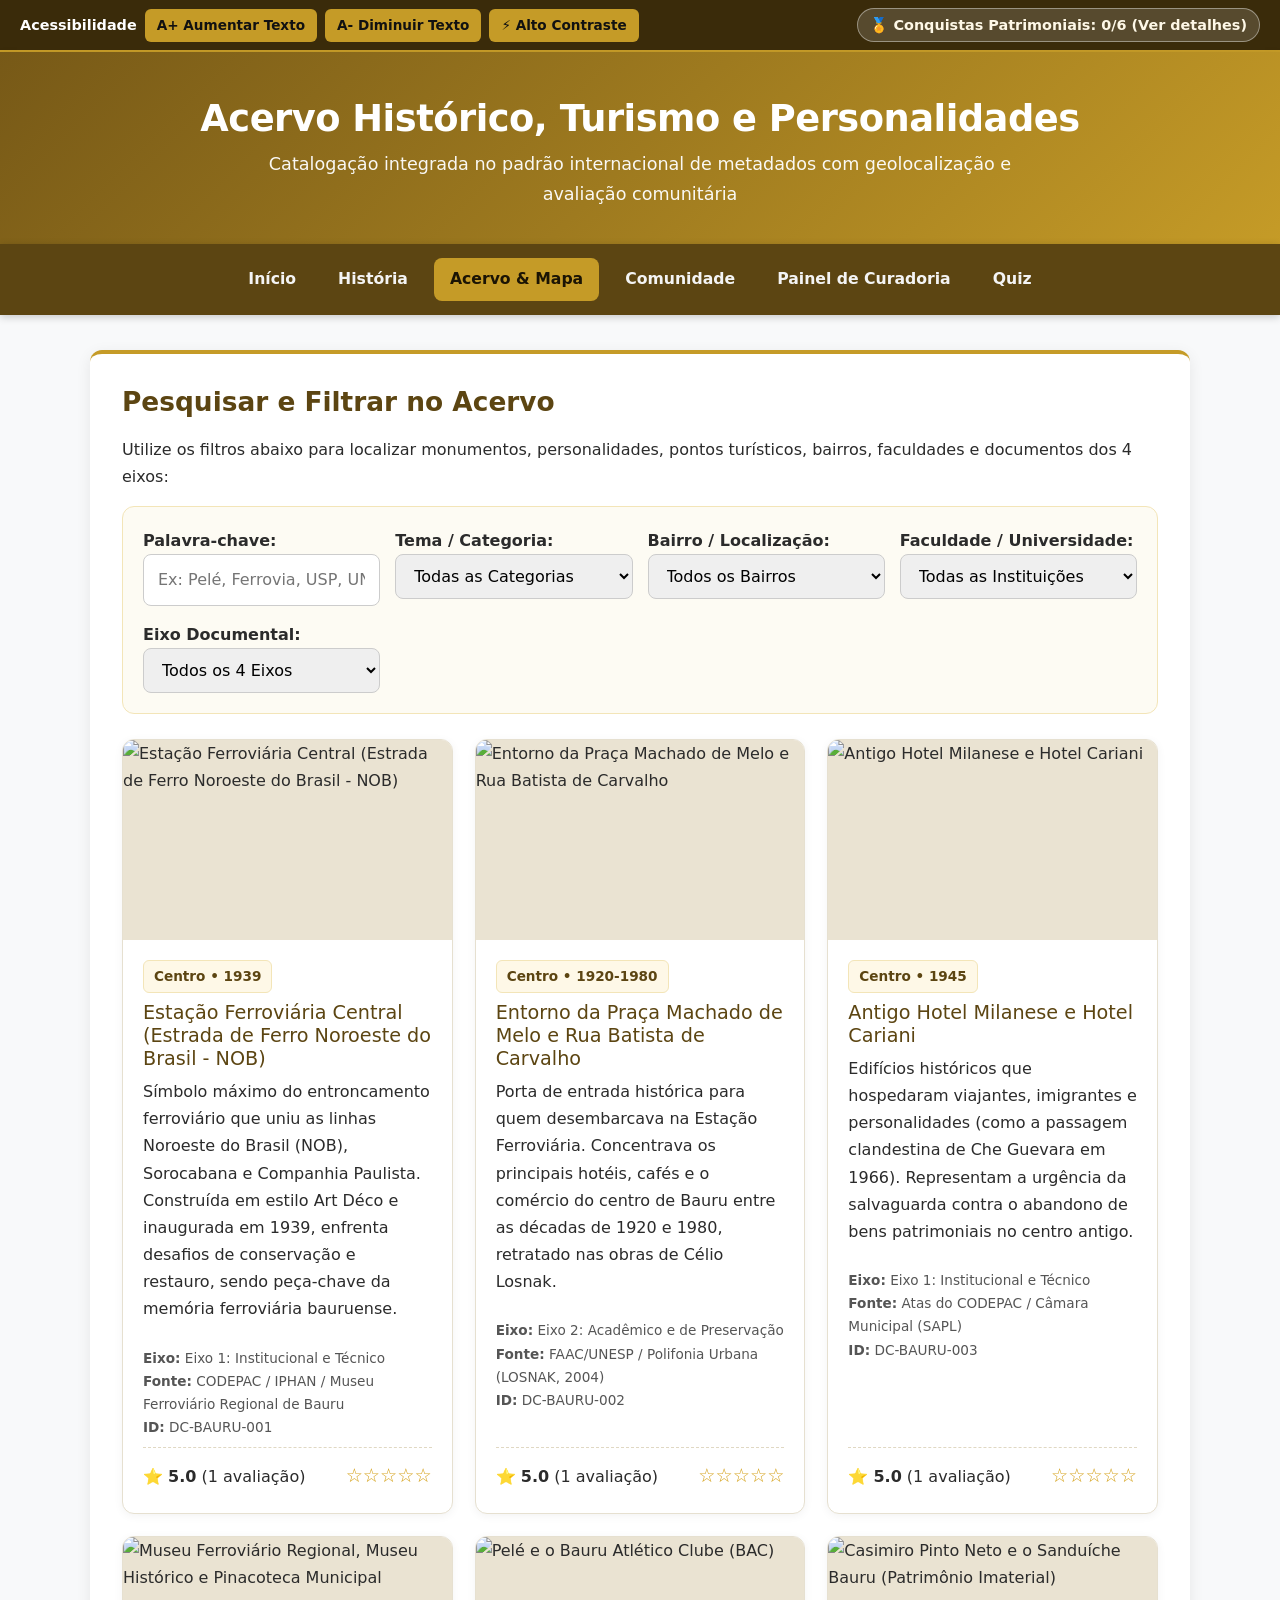
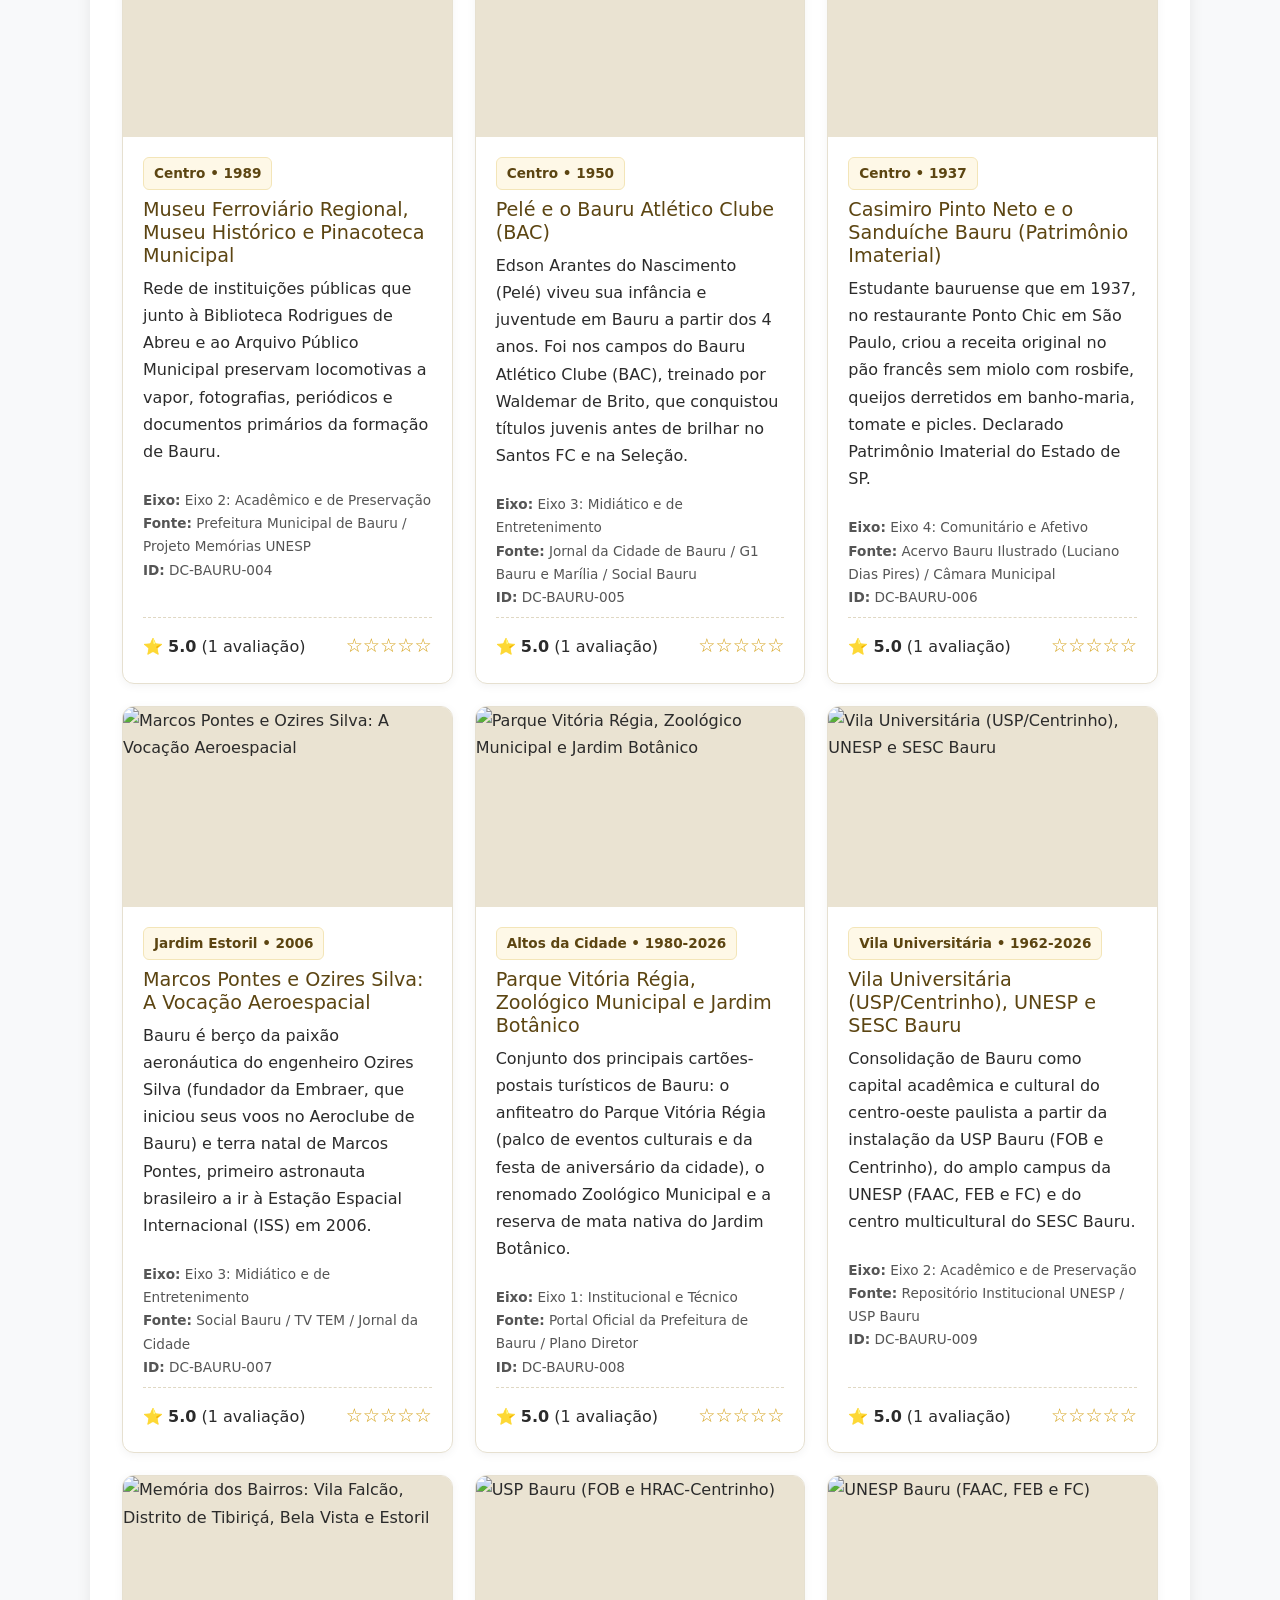
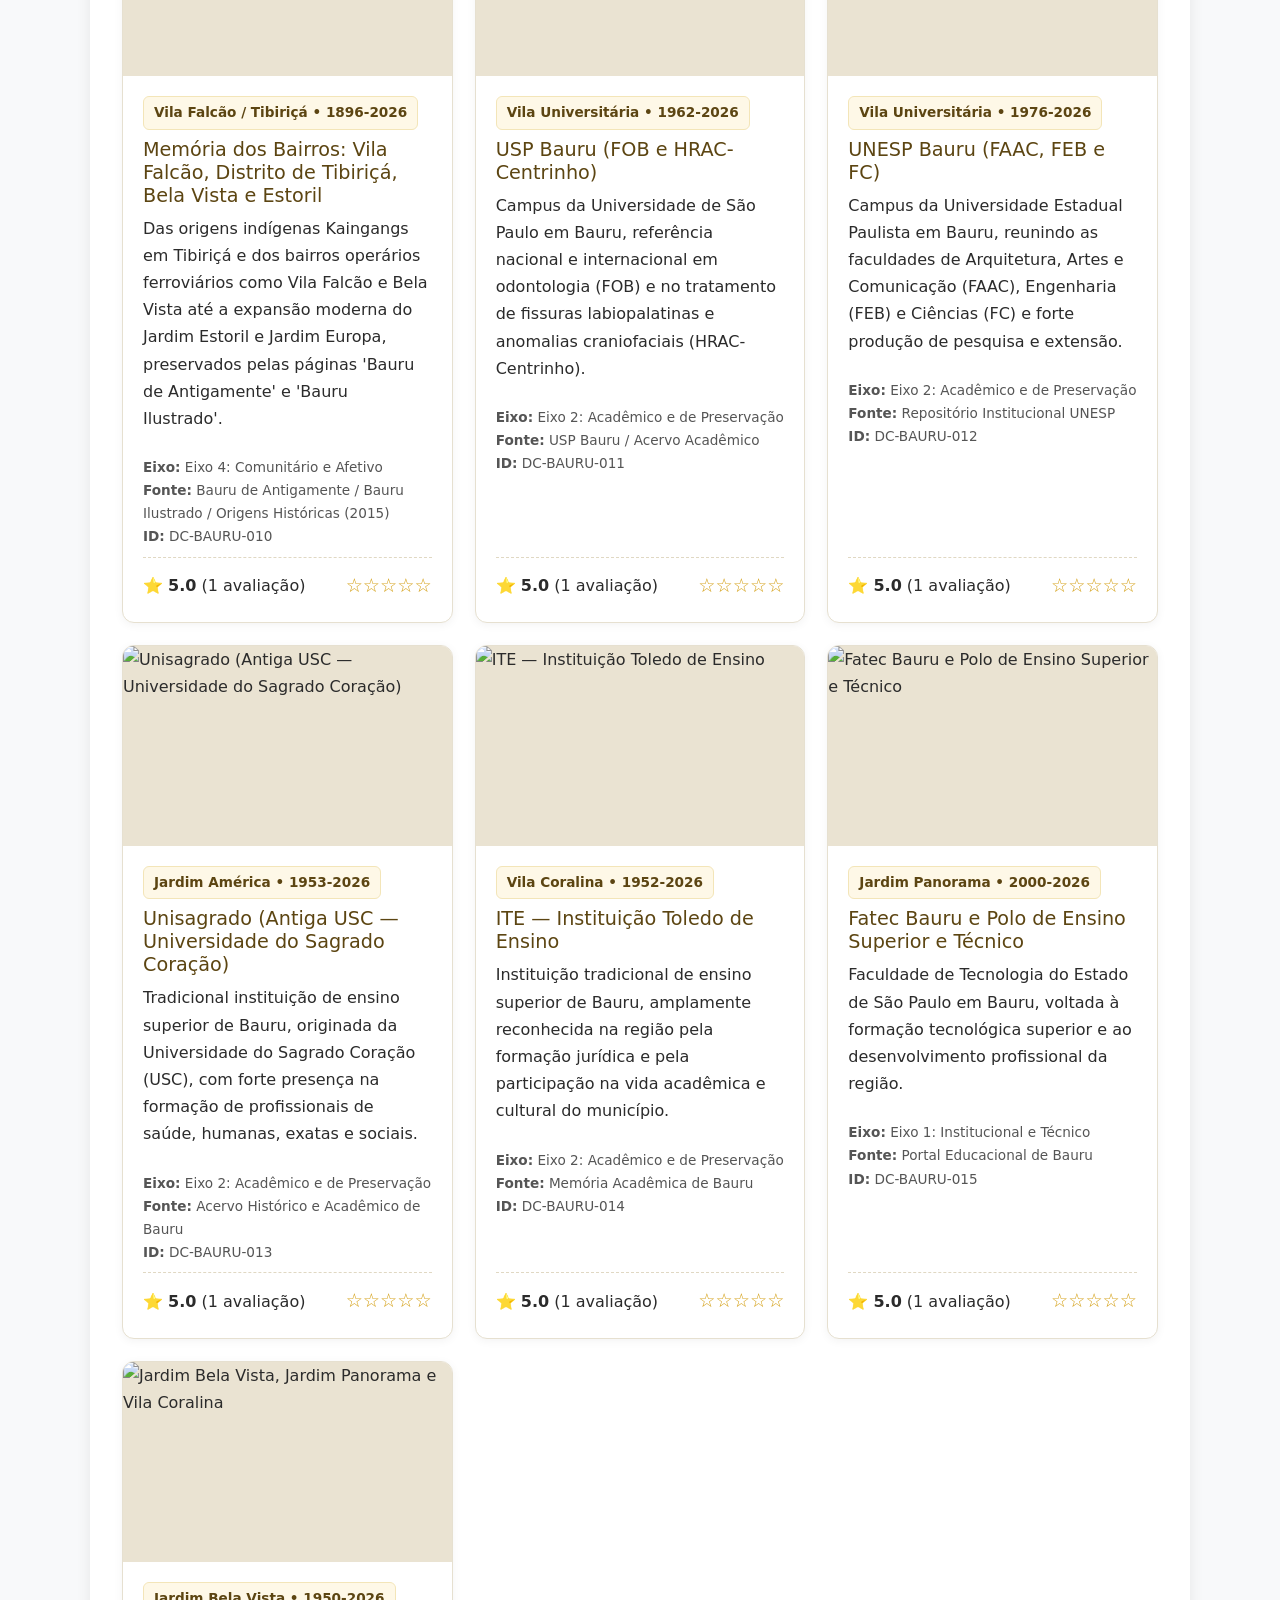
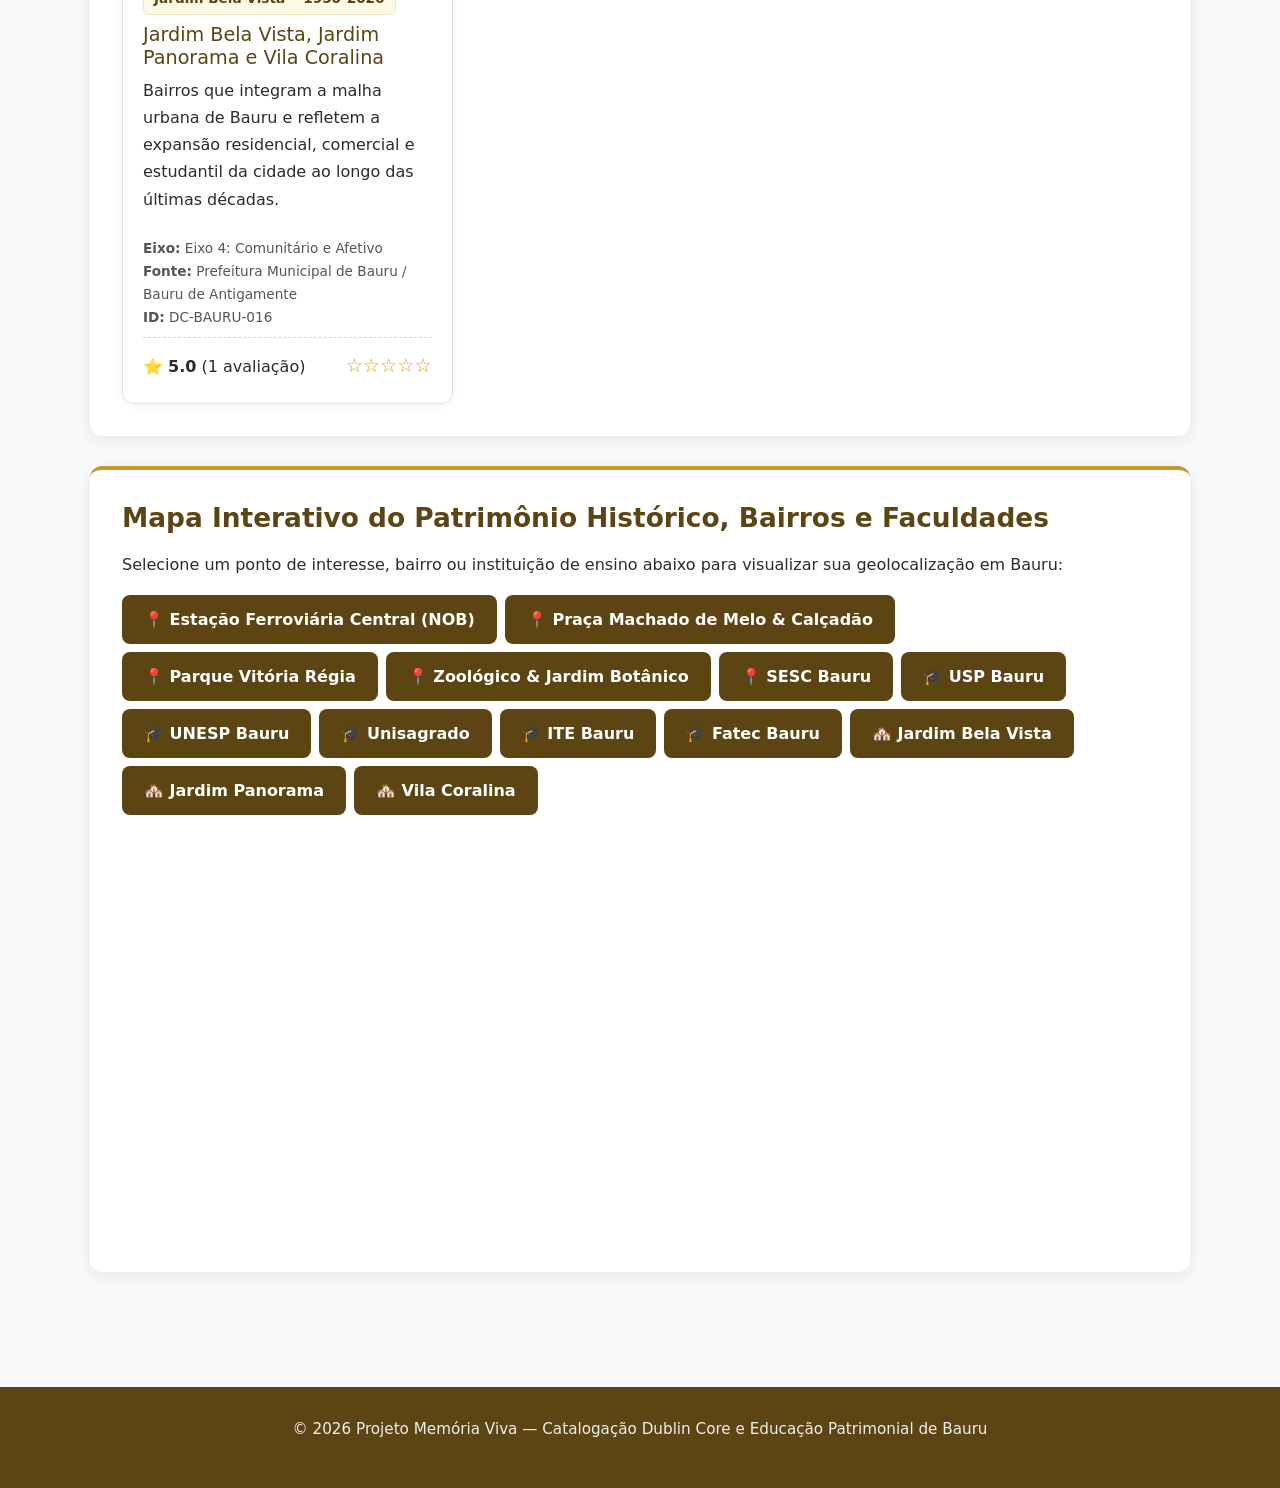
==== commit 22fb20c9: "Add files via upload" ====
--- a/acervo.html
+++ b/acervo.html
@@ -3,7 +3,8 @@
 <head>
     <meta charset="UTF-8">
     <meta name="viewport" content="width=device-width, initial-scale=1.0">
-    <title>Acervo Dublin Core & Mapa - Memória Viva Bauru</title>
+    <title>Memória Viva - Patrimônio Histórico-Cultural de Bauru</title>
+    <link rel="icon" type="image/png" href="./img/logo.png">
     <link href="https://cdn.jsdelivr.net/npm/bootstrap@5.3.3/dist/css/bootstrap.min.css" rel="stylesheet">
     <link rel="stylesheet" href="style.css">
 </head>
@@ -737,5 +738,4 @@
         });
     </script>
 </body>
-</html>
-```[cite: 1, 9]+</html>
--- a/style.css
+++ b/style.css
@@ -1,652 +1,652 @@
-:root {
-    --primary: #c59b27;
-    --primary-dark: #5c4512;
-    --header-bg: #8c6a1d;
-    --bg-color: #f8f9fa;
-    --card-bg: #ffffff;
-    --text-color: #2b2b2b;
-    --text-light: #555555;
-    --border-radius: 12px;
-    --shadow: 0 4px 15px rgba(0, 0, 0, 0.08);
-    --base-font-size: 16px;
-}
-
-* {
-    box-sizing: border-box;
-    margin: 0;
-    padding: 0;
-}
-
-html {
-    font-size: var(--base-font-size);
-    scroll-behavior: smooth;
-}
-
-body {
-    font-family: 'Segoe UI', system-ui, -apple-system, sans-serif;
-    background-color: var(--bg-color);
-    color: var(--text-color);
-    line-height: 1.7;
-    display: flex;
-    flex-direction: column;
-    min-height: 100vh;
-}
-
-/* MODO ALTO CONTRASTE (WCAG 2.2) - CORRIGIDO */
-body.alto-contraste {
-    --bg-color: #000000;
-    --card-bg: #111111;
-    --text-color: #ffffff;
-    --text-light: #ffeb3b;
-    --primary: #ffeb3b;
-    --primary-dark: #000000;
-    background-color: #000000 !important;
-    color: #ffffff !important;
-}
-
-body.alto-contraste section,
-body.alto-contraste .card-item,
-body.alto-contraste .card-panel,
-body.alto-contraste header,
-body.alto-contraste nav,
-body.alto-contraste footer,
-body.alto-contraste .box-destaque,
-body.alto-contraste .filtros-grid,
-body.alto-contraste .estrelas-box {
-    background: #111111 !important;
-    background-color: #111111 !important;
-    color: #ffffff !important;
-    border-color: #ffeb3b !important;
-}
-
-body.alto-contraste h1,
-body.alto-contraste h2,
-body.alto-contraste h3,
-body.alto-contraste a,
-body.alto-contraste strong,
-body.alto-contraste .ano-tag,
-body.alto-contraste .gamificacao-status {
-    color: #ffeb3b !important;
-}
-
-body.alto-contraste p,
-body.alto-contraste span,
-body.alto-contraste label,
-body.alto-contraste small,
-body.alto-contraste div {
-    color: #ffffff !important;
-}
-
-body.alto-contraste .ano-tag {
-    background-color: #000000 !important;
-    border: 1px solid #ffeb3b !important;
-}
-
-body.alto-contraste input,
-body.alto-contraste select,
-body.alto-contraste textarea {
-    background-color: #000000 !important;
-    color: #ffeb3b !important;
-    border: 2px solid #ffeb3b !important;
-}
-
-body.alto-contraste .botao-acao,
-body.alto-contraste .btn-wcag {
-    background-color: #ffeb3b !important;
-    color: #000000 !important;
-    border: 2px solid #ffffff !important;
-    font-weight: 800 !important;
-}
-
-body.alto-contraste .botao-acao *,
-body.alto-contraste .btn-wcag * {
-    color: #000000 !important;
-}
-
-body.alto-contraste table,
-body.alto-contraste th,
-body.alto-contraste td,
-body.alto-contraste tr {
-    background-color: #111111 !important;
-    color: #ffffff !important;
-    border-color: #ffeb3b !important;
-}
-
-body.alto-contraste section,
-body.alto-contraste .card-item,
-body.alto-contraste .card-panel,
-body.alto-contraste header,
-body.alto-contraste nav,
-body.alto-contraste footer {
-    background: #111111 !important;
-    color: #ffffff !important;
-    border: 2px solid #ffeb3b !important;
-}
-
-body.alto-contraste a,
-body.alto-contraste h1,
-body.alto-contraste h2,
-body.alto-contraste h3,
-body.alto-contraste .ano-tag {
-    color: #ffeb3b !important;
-}
-
-body.alto-contraste .ano-tag {
-    background-color: #222 !important;
-}
-
-/* BARRA DE ACESSIBILIDADE WCAG E GAMIFICAÇÃO */
-.barra-acessibilidade {
-    background-color: #3a2b0a;
-    color: #ffffff;
-    padding: 8px 20px;
-    display: flex;
-    flex-wrap: wrap;
-    justify-content: space-between;
-    align-items: center;
-    font-size: 0.9rem;
-    gap: 10px;
-    border-bottom: 2px solid var(--primary);
-}
-
-.wcag-controles {
-    display: flex;
-    align-items: center;
-    gap: 8px;
-    flex-wrap: wrap;
-}
-
-.btn-wcag {
-    background-color: var(--primary);
-    color: #111;
-    border: none;
-    padding: 5px 12px;
-    border-radius: 6px;
-    font-weight: 700;
-    cursor: pointer;
-    font-size: 0.85rem;
-    transition: transform 0.2s;
-}
-
-.btn-wcag:hover, .btn-wcag:focus {
-    background-color: #e6b832;
-    transform: scale(1.05);
-    outline: 2px solid #fff;
-}
-
-.gamificacao-status {
-    background: rgba(255, 255, 255, 0.15);
-    padding: 4px 12px;
-    border-radius: 20px;
-    font-weight: 600;
-    color: #fef8e7;
-}
-
-/* CABEÇALHO E MENU MULTIPÁGINAS */
-header {
-    background: linear-gradient(135deg, #775917 0%, var(--primary) 100%);
-    color: white;
-    text-align: center;
-    padding: 45px 20px 35px;
-    box-shadow: 0 4px 10px rgba(0,0,0,0.1);
-}
-
-header h1 {
-    font-size: 2.3rem;
-    letter-spacing: -0.5px;
-    margin-bottom: 8px;
-    font-weight: 800;
-}
-
-header p {
-    font-size: 1.1rem;
-    opacity: 0.95;
-    max-width: 800px;
-    margin: 0 auto;
-    color: #fff;
-}
-
-nav.menu-principal {
-    background-color: var(--primary-dark);
-    text-align: center;
-    padding: 14px 10px;
-    position: sticky;
-    top: 0;
-    z-index: 900;
-    box-shadow: 0 2px 8px rgba(0,0,0,0.2);
-    display: flex;
-    justify-content: center;
-    flex-wrap: wrap;
-    gap: 10px;
-}
-
-nav.menu-principal a {
-    color: #f4f4f4;
-    text-decoration: none;
-    padding: 8px 16px;
-    border-radius: 8px;
-    font-weight: 600;
-    font-size: 0.98rem;
-    transition: all 0.2s;
-}
-
-nav.menu-principal a:hover,
-nav.menu-principal a.ativo {
-    background-color: var(--primary);
-    color: #1b1404;
-}
-
-/* ESTRUTURA PRINCIPAL E CARDS */
-main {
-    max-width: 1140px;
-    width: 100%;
-    margin: 35px auto;
-    padding: 0 20px;
-    flex: 1;
-}
-
-section, .card-panel {
-    background-color: var(--card-bg);
-    padding: 32px;
-    margin-bottom: 30px;
-    border-radius: var(--border-radius);
-    box-shadow: var(--shadow);
-    border-top: 4px solid var(--primary);
-}
-
-h2 {
-    color: var(--primary-dark);
-    font-size: 1.65rem;
-    margin-bottom: 18px;
-    font-weight: 700;
-}
-
-.grid-cards {
-    display: grid;
-    grid-template-columns: repeat(auto-fill, minmax(290px, 1fr));
-    gap: 22px;
-    margin-top: 20px;
-}
-
-.card-item {
-    background: var(--card-bg);
-    border: 1px solid #e6e0d0;
-    border-radius: var(--border-radius);
-    overflow: hidden;
-    box-shadow: 0 2px 10px rgba(0,0,0,0.05);
-    display: flex;
-    flex-direction: column;
-    transition: transform 0.25s ease;
-}
-
-.card-item:hover {
-    transform: translateY(-4px);
-}
-
-.card-item img {
-    width: 100%;
-    height: 200px;
-    object-fit: cover;
-    background-color: #eae3d2;
-}
-
-.card-item-content {
-    padding: 20px;
-    flex: 1;
-    display: flex;
-    flex-direction: column;
-}
-
-.card-item-content h3 {
-    color: var(--primary-dark);
-    font-size: 1.2rem;
-    margin-bottom: 8px;
-}
-
-.ano-tag {
-    display: inline-block;
-    font-weight: 700;
-    color: var(--primary-dark);
-    background-color: #fef8e7;
-    padding: 4px 10px;
-    border-radius: 6px;
-    font-size: 0.85rem;
-    margin-bottom: 8px;
-    border: 1px solid #f3e5b8;
-    width: fit-content;
-}
-
-.box-destaque {
-    background-color: #fdfbf3;
-    border-left: 4px solid var(--primary);
-    padding: 16px 20px;
-    margin: 18px 0;
-    border-radius: 0 var(--border-radius) var(--border-radius) 0;
-}
-
-.botao-acao {
-    display: inline-block;
-    background-color: var(--primary-dark);
-    color: #ffffff;
-    text-decoration: none;
-    padding: 11px 22px;
-    border-radius: 8px;
-    font-weight: 600;
-    border: none;
-    cursor: pointer;
-    transition: background 0.2s;
-    text-align: center;
-}
-
-.botao-acao:hover {
-    background-color: var(--primary);
-    color: #111;
-}
-
-/* COMPARADOR ANTES E DEPOIS */
-.comparador-box {
-    position: relative;
-    width: 100%;
-    max-width: 800px;
-    height: 420px;
-    margin: 20px auto;
-    border-radius: var(--border-radius);
-    overflow: hidden;
-    box-shadow: var(--shadow);
-    border: 3px solid var(--primary);
-}
-
-.comparador-box img {
-    position: absolute;
-    top: 0;
-    left: 0;
-    width: 100%;
-    height: 100%;
-    object-fit: cover;
-}
-
-.img-antes-overlay {
-    clip-path: polygon(0 0, 50% 0, 50% 100%, 0 100%);
-}
-
-.selo-epoca {
-    position: absolute;
-    top: 15px;
-    padding: 6px 14px;
-    background: rgba(0, 0, 0, 0.75);
-    color: #fff;
-    font-weight: 700;
-    border-radius: 6px;
-    z-index: 10;
-    font-size: 0.9rem;
-}
-
-.selo-antes { left: 15px; }
-.selo-depois { right: 15px; }
-
-/* LINHA DO TEMPO */
-.timeline {
-    position: relative;
-    margin-top: 25px;
-    padding-left: 22px;
-    border-left: 3px solid var(--primary);
-}
-
-.historia-card {
-    position: relative;
-    margin-bottom: 26px;
-    padding-left: 18px;
-}
-
-.historia-card::before {
-    content: '';
-    position: absolute;
-    left: -30px;
-    top: 5px;
-    width: 14px;
-    height: 14px;
-    border-radius: 50%;
-    background-color: var(--primary);
-    border: 3px solid #ffffff;
-    box-shadow: 0 0 0 2px var(--primary);
-}
-
-/* FORMULÁRIOS E FILTROS */
-.filtros-grid {
-    display: grid;
-    grid-template-columns: repeat(auto-fit, minmax(200px, 1fr));
-    gap: 15px;
-    background: #fdfbf3;
-    padding: 20px;
-    border-radius: var(--border-radius);
-    border: 1px solid #f3e5b8;
-    margin-bottom: 25px;
-}
-
-input, select, textarea {
-    width: 100%;
-    padding: 11px 14px;
-    border: 1px solid #ccc;
-    border-radius: 8px;
-    font-size: 1rem;
-    font-family: inherit;
-}
-
-/* ESTRELAS DE AVALIAÇÃO */
-.estrelas-box {
-    margin-top: auto;
-    padding-top: 12px;
-    border-top: 1px dashed #e0d8c3;
-    display: flex;
-    justify-content: space-between;
-    align-items: center;
-}
-
-.btn-estrela {
-    background: none;
-    border: none;
-    color: #d4a017;
-    font-size: 1.2rem;
-    cursor: pointer;
-}
-
-/* RODAPÉ */
-footer {
-    background-color: var(--primary-dark);
-    color: #f0f0f0;
-    text-align: center;
-    padding: 30px 20px;
-    font-size: 0.95rem;
-    margin-top: 50px;
-}
-
-footer a {
-    color: #f3d884;
-    text-decoration: underline;
-}
-
-@media (max-width: 768px) {
-    header h1 { font-size: 1.8rem; }
-    section, .card-panel { padding: 20px; }
-    .comparador-box { height: 280px; }
-}
-/* CORREÇÃO DAS ABAS DO MENU NO ALTO CONTRASTE (WCAG) */
-body.alto-contraste nav.menu-principal a {
-    background-color: #111111 !important;
-    color: #ffeb3b !important;
-    border: 1px solid transparent !important;
-}
-
-body.alto-contraste nav.menu-principal a.ativo,
-body.alto-contraste nav.menu-principal a:hover,
-body.alto-contraste nav.menu-principal a:focus {
-    background-color: #ffeb3b !important;
-    color: #000000 !important;
-    border: 2px solid #ffffff !important;
-    font-weight: 800 !important;
-}
-
-/* BOTÃO CLICÁVEL DE CONQUISTAS NA BARRA SUPERIOR */
-.gamificacao-status {
-    cursor: pointer;
-    border: 1px solid rgba(255, 255, 255, 0.4);
-    transition: transform 0.2s, background 0.2s;
-}
-
-.gamificacao-status:hover {
-    background: rgba(255, 255, 255, 0.28);
-    transform: scale(1.03);
-}
-
-/* AVISO (TOAST) EXPLICANDO A CONQUISTA DESBLOQUEADA */
-.toast-conquista {
-    position: fixed;
-    bottom: 24px;
-    right: 24px;
-    max-width: 360px;
-    background-color: #5c4512;
-    color: #ffffff;
-    border: 2px solid #c59b27;
-    border-radius: 12px;
-    padding: 16px 20px;
-    box-shadow: 0 8px 25px rgba(0, 0, 0, 0.35);
-    z-index: 9999;
-    animation: surgirToast 0.35s ease;
-}
-
-.toast-conquista strong {
-    color: #f8df8c;
-    display: block;
-    margin-bottom: 4px;
-}
-
-@keyframes surgirToast {
-    from { opacity: 0; transform: translateY(20px); }
-    to { opacity: 1; transform: translateY(0); }
-}
-
-/* MODAL COM A LISTA DE TODAS AS CONQUISTAS */
-.modal-conquistas-overlay {
-    position: fixed;
-    inset: 0;
-    background: rgba(0, 0, 0, 0.65);
-    display: flex;
-    justify-content: center;
-    align-items: center;
-    z-index: 10000;
-    padding: 20px;
-}
-
-.modal-conquistas-box {
-    background: #ffffff;
-    color: #2b2b2b;
-    max-width: 600px;
-    width: 100%;
-    max-height: 85vh;
-    overflow-y: auto;
-    border-radius: 14px;
-    padding: 26px;
-    border-top: 5px solid #c59b27;
-    box-shadow: 0 10px 30px rgba(0, 0, 0, 0.3);
-}
-
-.item-conquista {
-    padding: 12px 14px;
-    border-radius: 8px;
-    margin-bottom: 10px;
-    border: 1px solid #e5dec9;
-    background: #fdfbf3;
-}
-
-.item-conquista.bloqueada {
-    opacity: 0.65;
-    background: #f2f2f2;
-    border-color: #dcdcdc;
-}
-
-/* SUPORTE AO ALTO CONTRASTE PARA O TOAST E O MODAL */
-body.alto-contraste .toast-conquista,
-body.alto-contraste .modal-conquistas-box,
-body.alto-contraste .item-conquista {
-    background-color: #000000 !important;
-    color: #ffffff !important;
-    border: 2px solid #ffeb3b !important;
-}
-
-body.alto-contraste .item-conquista.bloqueada {
-    opacity: 0.85;
-    border-style: dashed !important;
-}
-
-/* ÁREA DE ARRASTAR E SOLTAR ARQUIVOS (DRAG & DROP) */
-.drop-zone {
-    border: 2px dashed var(--primary);
-    border-radius: var(--border-radius);
-    background-color: #fdfbf3;
-    padding: 26px 20px;
-    text-align: center;
-    cursor: pointer;
-    transition: background-color 0.2s, border-color 0.2s, transform 0.2s;
-}
-
-.drop-zone:hover,
-.drop-zone.arrastando {
-    background-color: #f8eed0;
-    border-color: var(--primary-dark);
-    transform: scale(1.01);
-}
-
-.drop-zone-icone {
-    font-size: 2rem;
-    margin-bottom: 6px;
-}
-
-.preview-midia-box {
-    margin-top: 12px;
-    padding: 12px;
-    border: 1px solid #e6e0d0;
-    border-radius: 8px;
-    background: #ffffff;
-    text-align: center;
-}
-
-/* EXIBIÇÃO DE MÍDIA NOS CARDS DO MURAL E NA CURADORIA */
-.midia-relato-container {
-    margin: 12px 0;
-    border-radius: 8px;
-    overflow: hidden;
-}
-
-.midia-relato-img {
-    width: 100%;
-    max-height: 240px;
-    object-fit: cover;
-    border-radius: 8px;
-    display: block;
-}
-
-.midia-relato-video {
-    width: 100%;
-    max-height: 240px;
-    border-radius: 8px;
-    background: #000;
-}
-
-.midia-relato-audio {
-    width: 100%;
-    margin-top: 6px;
-}
-
-.midia-youtube-frame {
-    width: 100%;
-    height: 220px;
-    border: 0;
-    border-radius: 8px;
-}
-
-body.alto-contraste .drop-zone,
-body.alto-contraste .preview-midia-box {
-    background-color: #111111 !important;
-    border: 2px dashed #ffeb3b !important;
-    color: #ffffff !important;
-}
+:root {
+    --primary: #c59b27;
+    --primary-dark: #5c4512;
+    --header-bg: #8c6a1d;
+    --bg-color: #f8f9fa;
+    --card-bg: #ffffff;
+    --text-color: #2b2b2b;
+    --text-light: #555555;
+    --border-radius: 12px;
+    --shadow: 0 4px 15px rgba(0, 0, 0, 0.08);
+    --base-font-size: 16px;
+}
+
+* {
+    box-sizing: border-box;
+    margin: 0;
+    padding: 0;
+}
+
+html {
+    font-size: var(--base-font-size);
+    scroll-behavior: smooth;
+}
+
+body {
+    font-family: 'Segoe UI', system-ui, -apple-system, sans-serif;
+    background-color: var(--bg-color);
+    color: var(--text-color);
+    line-height: 1.7;
+    display: flex;
+    flex-direction: column;
+    min-height: 100vh;
+}
+
+/* MODO ALTO CONTRASTE (WCAG 2.2) - CORRIGIDO */
+body.alto-contraste {
+    --bg-color: #000000;
+    --card-bg: #111111;
+    --text-color: #ffffff;
+    --text-light: #ffeb3b;
+    --primary: #ffeb3b;
+    --primary-dark: #000000;
+    background-color: #000000 !important;
+    color: #ffffff !important;
+}
+
+body.alto-contraste section,
+body.alto-contraste .card-item,
+body.alto-contraste .card-panel,
+body.alto-contraste header,
+body.alto-contraste nav,
+body.alto-contraste footer,
+body.alto-contraste .box-destaque,
+body.alto-contraste .filtros-grid,
+body.alto-contraste .estrelas-box {
+    background: #111111 !important;
+    background-color: #111111 !important;
+    color: #ffffff !important;
+    border-color: #ffeb3b !important;
+}
+
+body.alto-contraste h1,
+body.alto-contraste h2,
+body.alto-contraste h3,
+body.alto-contraste a,
+body.alto-contraste strong,
+body.alto-contraste .ano-tag,
+body.alto-contraste .gamificacao-status {
+    color: #ffeb3b !important;
+}
+
+body.alto-contraste p,
+body.alto-contraste span,
+body.alto-contraste label,
+body.alto-contraste small,
+body.alto-contraste div {
+    color: #ffffff !important;
+}
+
+body.alto-contraste .ano-tag {
+    background-color: #000000 !important;
+    border: 1px solid #ffeb3b !important;
+}
+
+body.alto-contraste input,
+body.alto-contraste select,
+body.alto-contraste textarea {
+    background-color: #000000 !important;
+    color: #ffeb3b !important;
+    border: 2px solid #ffeb3b !important;
+}
+
+body.alto-contraste .botao-acao,
+body.alto-contraste .btn-wcag {
+    background-color: #ffeb3b !important;
+    color: #000000 !important;
+    border: 2px solid #ffffff !important;
+    font-weight: 800 !important;
+}
+
+body.alto-contraste .botao-acao *,
+body.alto-contraste .btn-wcag * {
+    color: #000000 !important;
+}
+
+body.alto-contraste table,
+body.alto-contraste th,
+body.alto-contraste td,
+body.alto-contraste tr {
+    background-color: #111111 !important;
+    color: #ffffff !important;
+    border-color: #ffeb3b !important;
+}
+
+body.alto-contraste section,
+body.alto-contraste .card-item,
+body.alto-contraste .card-panel,
+body.alto-contraste header,
+body.alto-contraste nav,
+body.alto-contraste footer {
+    background: #111111 !important;
+    color: #ffffff !important;
+    border: 2px solid #ffeb3b !important;
+}
+
+body.alto-contraste a,
+body.alto-contraste h1,
+body.alto-contraste h2,
+body.alto-contraste h3,
+body.alto-contraste .ano-tag {
+    color: #ffeb3b !important;
+}
+
+body.alto-contraste .ano-tag {
+    background-color: #222 !important;
+}
+
+/* BARRA DE ACESSIBILIDADE WCAG E GAMIFICAÇÃO */
+.barra-acessibilidade {
+    background-color: #3a2b0a;
+    color: #ffffff;
+    padding: 8px 20px;
+    display: flex;
+    flex-wrap: wrap;
+    justify-content: space-between;
+    align-items: center;
+    font-size: 0.9rem;
+    gap: 10px;
+    border-bottom: 2px solid var(--primary);
+}
+
+.wcag-controles {
+    display: flex;
+    align-items: center;
+    gap: 8px;
+    flex-wrap: wrap;
+}
+
+.btn-wcag {
+    background-color: var(--primary);
+    color: #111;
+    border: none;
+    padding: 5px 12px;
+    border-radius: 6px;
+    font-weight: 700;
+    cursor: pointer;
+    font-size: 0.85rem;
+    transition: transform 0.2s;
+}
+
+.btn-wcag:hover, .btn-wcag:focus {
+    background-color: #e6b832;
+    transform: scale(1.05);
+    outline: 2px solid #fff;
+}
+
+.gamificacao-status {
+    background: rgba(255, 255, 255, 0.15);
+    padding: 4px 12px;
+    border-radius: 20px;
+    font-weight: 600;
+    color: #fef8e7;
+}
+
+/* CABEÇALHO E MENU MULTIPÁGINAS */
+header {
+    background: linear-gradient(135deg, #775917 0%, var(--primary) 100%);
+    color: white;
+    text-align: center;
+    padding: 45px 20px 35px;
+    box-shadow: 0 4px 10px rgba(0,0,0,0.1);
+}
+
+header h1 {
+    font-size: 2.3rem;
+    letter-spacing: -0.5px;
+    margin-bottom: 8px;
+    font-weight: 800;
+}
+
+header p {
+    font-size: 1.1rem;
+    opacity: 0.95;
+    max-width: 800px;
+    margin: 0 auto;
+    color: #fff;
+}
+
+nav.menu-principal {
+    background-color: var(--primary-dark);
+    text-align: center;
+    padding: 14px 10px;
+    position: sticky;
+    top: 0;
+    z-index: 900;
+    box-shadow: 0 2px 8px rgba(0,0,0,0.2);
+    display: flex;
+    justify-content: center;
+    flex-wrap: wrap;
+    gap: 10px;
+}
+
+nav.menu-principal a {
+    color: #f4f4f4;
+    text-decoration: none;
+    padding: 8px 16px;
+    border-radius: 8px;
+    font-weight: 600;
+    font-size: 0.98rem;
+    transition: all 0.2s;
+}
+
+nav.menu-principal a:hover,
+nav.menu-principal a.ativo {
+    background-color: var(--primary);
+    color: #1b1404;
+}
+
+/* ESTRUTURA PRINCIPAL E CARDS */
+main {
+    max-width: 1140px;
+    width: 100%;
+    margin: 35px auto;
+    padding: 0 20px;
+    flex: 1;
+}
+
+section, .card-panel {
+    background-color: var(--card-bg);
+    padding: 32px;
+    margin-bottom: 30px;
+    border-radius: var(--border-radius);
+    box-shadow: var(--shadow);
+    border-top: 4px solid var(--primary);
+}
+
+h2 {
+    color: var(--primary-dark);
+    font-size: 1.65rem;
+    margin-bottom: 18px;
+    font-weight: 700;
+}
+
+.grid-cards {
+    display: grid;
+    grid-template-columns: repeat(auto-fill, minmax(290px, 1fr));
+    gap: 22px;
+    margin-top: 20px;
+}
+
+.card-item {
+    background: var(--card-bg);
+    border: 1px solid #e6e0d0;
+    border-radius: var(--border-radius);
+    overflow: hidden;
+    box-shadow: 0 2px 10px rgba(0,0,0,0.05);
+    display: flex;
+    flex-direction: column;
+    transition: transform 0.25s ease;
+}
+
+.card-item:hover {
+    transform: translateY(-4px);
+}
+
+.card-item img {
+    width: 100%;
+    height: 200px;
+    object-fit: cover;
+    background-color: #eae3d2;
+}
+
+.card-item-content {
+    padding: 20px;
+    flex: 1;
+    display: flex;
+    flex-direction: column;
+}
+
+.card-item-content h3 {
+    color: var(--primary-dark);
+    font-size: 1.2rem;
+    margin-bottom: 8px;
+}
+
+.ano-tag {
+    display: inline-block;
+    font-weight: 700;
+    color: var(--primary-dark);
+    background-color: #fef8e7;
+    padding: 4px 10px;
+    border-radius: 6px;
+    font-size: 0.85rem;
+    margin-bottom: 8px;
+    border: 1px solid #f3e5b8;
+    width: fit-content;
+}
+
+.box-destaque {
+    background-color: #fdfbf3;
+    border-left: 4px solid var(--primary);
+    padding: 16px 20px;
+    margin: 18px 0;
+    border-radius: 0 var(--border-radius) var(--border-radius) 0;
+}
+
+.botao-acao {
+    display: inline-block;
+    background-color: var(--primary-dark);
+    color: #ffffff;
+    text-decoration: none;
+    padding: 11px 22px;
+    border-radius: 8px;
+    font-weight: 600;
+    border: none;
+    cursor: pointer;
+    transition: background 0.2s;
+    text-align: center;
+}
+
+.botao-acao:hover {
+    background-color: var(--primary);
+    color: #111;
+}
+
+/* COMPARADOR ANTES E DEPOIS */
+.comparador-box {
+    position: relative;
+    width: 100%;
+    max-width: 800px;
+    height: 420px;
+    margin: 20px auto;
+    border-radius: var(--border-radius);
+    overflow: hidden;
+    box-shadow: var(--shadow);
+    border: 3px solid var(--primary);
+}
+
+.comparador-box img {
+    position: absolute;
+    top: 0;
+    left: 0;
+    width: 100%;
+    height: 100%;
+    object-fit: cover;
+}
+
+.img-antes-overlay {
+    clip-path: polygon(0 0, 50% 0, 50% 100%, 0 100%);
+}
+
+.selo-epoca {
+    position: absolute;
+    top: 15px;
+    padding: 6px 14px;
+    background: rgba(0, 0, 0, 0.75);
+    color: #fff;
+    font-weight: 700;
+    border-radius: 6px;
+    z-index: 10;
+    font-size: 0.9rem;
+}
+
+.selo-antes { left: 15px; }
+.selo-depois { right: 15px; }
+
+/* LINHA DO TEMPO */
+.timeline {
+    position: relative;
+    margin-top: 25px;
+    padding-left: 22px;
+    border-left: 3px solid var(--primary);
+}
+
+.historia-card {
+    position: relative;
+    margin-bottom: 26px;
+    padding-left: 18px;
+}
+
+.historia-card::before {
+    content: '';
+    position: absolute;
+    left: -30px;
+    top: 5px;
+    width: 14px;
+    height: 14px;
+    border-radius: 50%;
+    background-color: var(--primary);
+    border: 3px solid #ffffff;
+    box-shadow: 0 0 0 2px var(--primary);
+}
+
+/* FORMULÁRIOS E FILTROS */
+.filtros-grid {
+    display: grid;
+    grid-template-columns: repeat(auto-fit, minmax(200px, 1fr));
+    gap: 15px;
+    background: #fdfbf3;
+    padding: 20px;
+    border-radius: var(--border-radius);
+    border: 1px solid #f3e5b8;
+    margin-bottom: 25px;
+}
+
+input, select, textarea {
+    width: 100%;
+    padding: 11px 14px;
+    border: 1px solid #ccc;
+    border-radius: 8px;
+    font-size: 1rem;
+    font-family: inherit;
+}
+
+/* ESTRELAS DE AVALIAÇÃO */
+.estrelas-box {
+    margin-top: auto;
+    padding-top: 12px;
+    border-top: 1px dashed #e0d8c3;
+    display: flex;
+    justify-content: space-between;
+    align-items: center;
+}
+
+.btn-estrela {
+    background: none;
+    border: none;
+    color: #d4a017;
+    font-size: 1.2rem;
+    cursor: pointer;
+}
+
+/* RODAPÉ */
+footer {
+    background-color: var(--primary-dark);
+    color: #f0f0f0;
+    text-align: center;
+    padding: 30px 20px;
+    font-size: 0.95rem;
+    margin-top: 50px;
+}
+
+footer a {
+    color: #f3d884;
+    text-decoration: underline;
+}
+
+@media (max-width: 768px) {
+    header h1 { font-size: 1.8rem; }
+    section, .card-panel { padding: 20px; }
+    .comparador-box { height: 280px; }
+}
+/* CORREÇÃO DAS ABAS DO MENU NO ALTO CONTRASTE (WCAG) */
+body.alto-contraste nav.menu-principal a {
+    background-color: #111111 !important;
+    color: #ffeb3b !important;
+    border: 1px solid transparent !important;
+}
+
+body.alto-contraste nav.menu-principal a.ativo,
+body.alto-contraste nav.menu-principal a:hover,
+body.alto-contraste nav.menu-principal a:focus {
+    background-color: #ffeb3b !important;
+    color: #000000 !important;
+    border: 2px solid #ffffff !important;
+    font-weight: 800 !important;
+}
+
+/* BOTÃO CLICÁVEL DE CONQUISTAS NA BARRA SUPERIOR */
+.gamificacao-status {
+    cursor: pointer;
+    border: 1px solid rgba(255, 255, 255, 0.4);
+    transition: transform 0.2s, background 0.2s;
+}
+
+.gamificacao-status:hover {
+    background: rgba(255, 255, 255, 0.28);
+    transform: scale(1.03);
+}
+
+/* AVISO (TOAST) EXPLICANDO A CONQUISTA DESBLOQUEADA */
+.toast-conquista {
+    position: fixed;
+    bottom: 24px;
+    right: 24px;
+    max-width: 360px;
+    background-color: #5c4512;
+    color: #ffffff;
+    border: 2px solid #c59b27;
+    border-radius: 12px;
+    padding: 16px 20px;
+    box-shadow: 0 8px 25px rgba(0, 0, 0, 0.35);
+    z-index: 9999;
+    animation: surgirToast 0.35s ease;
+}
+
+.toast-conquista strong {
+    color: #f8df8c;
+    display: block;
+    margin-bottom: 4px;
+}
+
+@keyframes surgirToast {
+    from { opacity: 0; transform: translateY(20px); }
+    to { opacity: 1; transform: translateY(0); }
+}
+
+/* MODAL COM A LISTA DE TODAS AS CONQUISTAS */
+.modal-conquistas-overlay {
+    position: fixed;
+    inset: 0;
+    background: rgba(0, 0, 0, 0.65);
+    display: flex;
+    justify-content: center;
+    align-items: center;
+    z-index: 10000;
+    padding: 20px;
+}
+
+.modal-conquistas-box {
+    background: #ffffff;
+    color: #2b2b2b;
+    max-width: 600px;
+    width: 100%;
+    max-height: 85vh;
+    overflow-y: auto;
+    border-radius: 14px;
+    padding: 26px;
+    border-top: 5px solid #c59b27;
+    box-shadow: 0 10px 30px rgba(0, 0, 0, 0.3);
+}
+
+.item-conquista {
+    padding: 12px 14px;
+    border-radius: 8px;
+    margin-bottom: 10px;
+    border: 1px solid #e5dec9;
+    background: #fdfbf3;
+}
+
+.item-conquista.bloqueada {
+    opacity: 0.65;
+    background: #f2f2f2;
+    border-color: #dcdcdc;
+}
+
+/* SUPORTE AO ALTO CONTRASTE PARA O TOAST E O MODAL */
+body.alto-contraste .toast-conquista,
+body.alto-contraste .modal-conquistas-box,
+body.alto-contraste .item-conquista {
+    background-color: #000000 !important;
+    color: #ffffff !important;
+    border: 2px solid #ffeb3b !important;
+}
+
+body.alto-contraste .item-conquista.bloqueada {
+    opacity: 0.85;
+    border-style: dashed !important;
+}
+
+/* ÁREA DE ARRASTAR E SOLTAR ARQUIVOS (DRAG & DROP) */
+.drop-zone {
+    border: 2px dashed var(--primary);
+    border-radius: var(--border-radius);
+    background-color: #fdfbf3;
+    padding: 26px 20px;
+    text-align: center;
+    cursor: pointer;
+    transition: background-color 0.2s, border-color 0.2s, transform 0.2s;
+}
+
+.drop-zone:hover,
+.drop-zone.arrastando {
+    background-color: #f8eed0;
+    border-color: var(--primary-dark);
+    transform: scale(1.01);
+}
+
+.drop-zone-icone {
+    font-size: 2rem;
+    margin-bottom: 6px;
+}
+
+.preview-midia-box {
+    margin-top: 12px;
+    padding: 12px;
+    border: 1px solid #e6e0d0;
+    border-radius: 8px;
+    background: #ffffff;
+    text-align: center;
+}
+
+/* EXIBIÇÃO DE MÍDIA NOS CARDS DO MURAL E NA CURADORIA */
+.midia-relato-container {
+    margin: 12px 0;
+    border-radius: 8px;
+    overflow: hidden;
+}
+
+.midia-relato-img {
+    width: 100%;
+    max-height: 240px;
+    object-fit: cover;
+    border-radius: 8px;
+    display: block;
+}
+
+.midia-relato-video {
+    width: 100%;
+    max-height: 240px;
+    border-radius: 8px;
+    background: #000;
+}
+
+.midia-relato-audio {
+    width: 100%;
+    margin-top: 6px;
+}
+
+.midia-youtube-frame {
+    width: 100%;
+    height: 220px;
+    border: 0;
+    border-radius: 8px;
+}
+
+body.alto-contraste .drop-zone,
+body.alto-contraste .preview-midia-box {
+    background-color: #111111 !important;
+    border: 2px dashed #ffeb3b !important;
+    color: #ffffff !important;
+}
